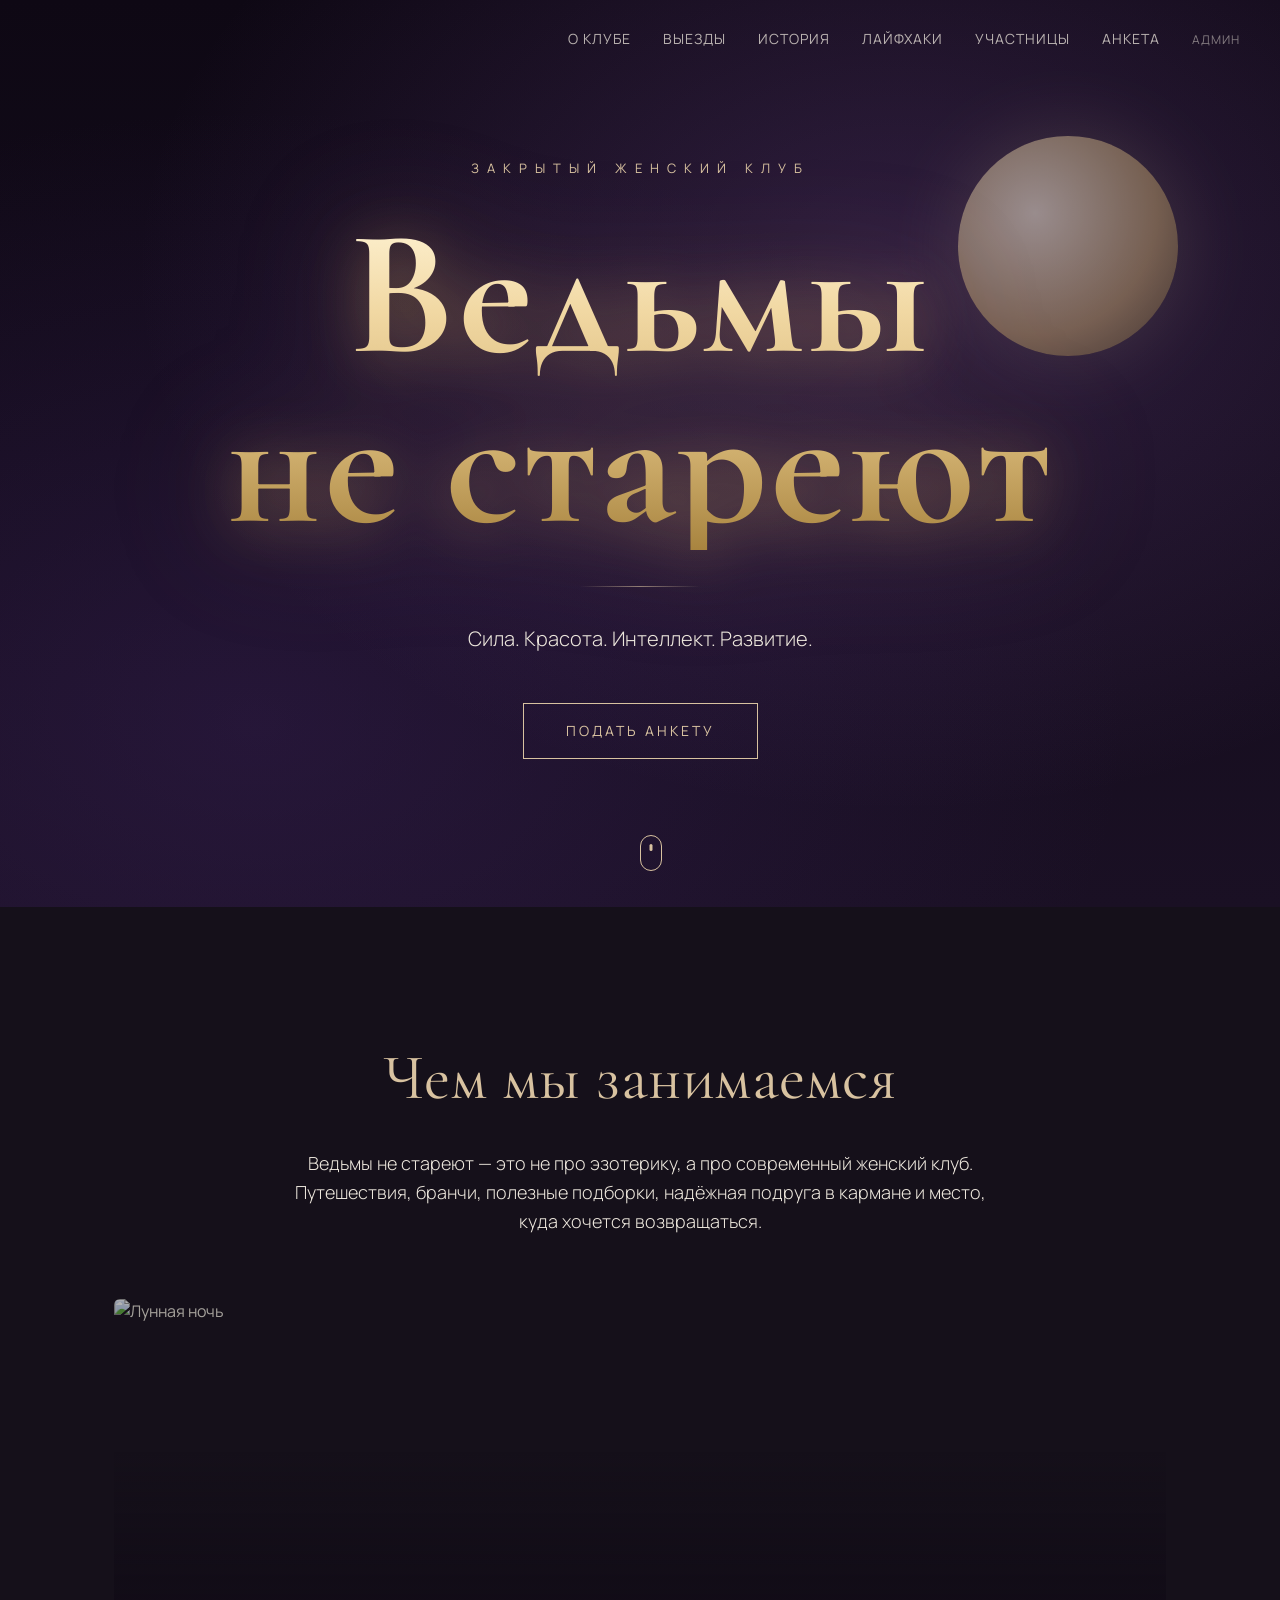
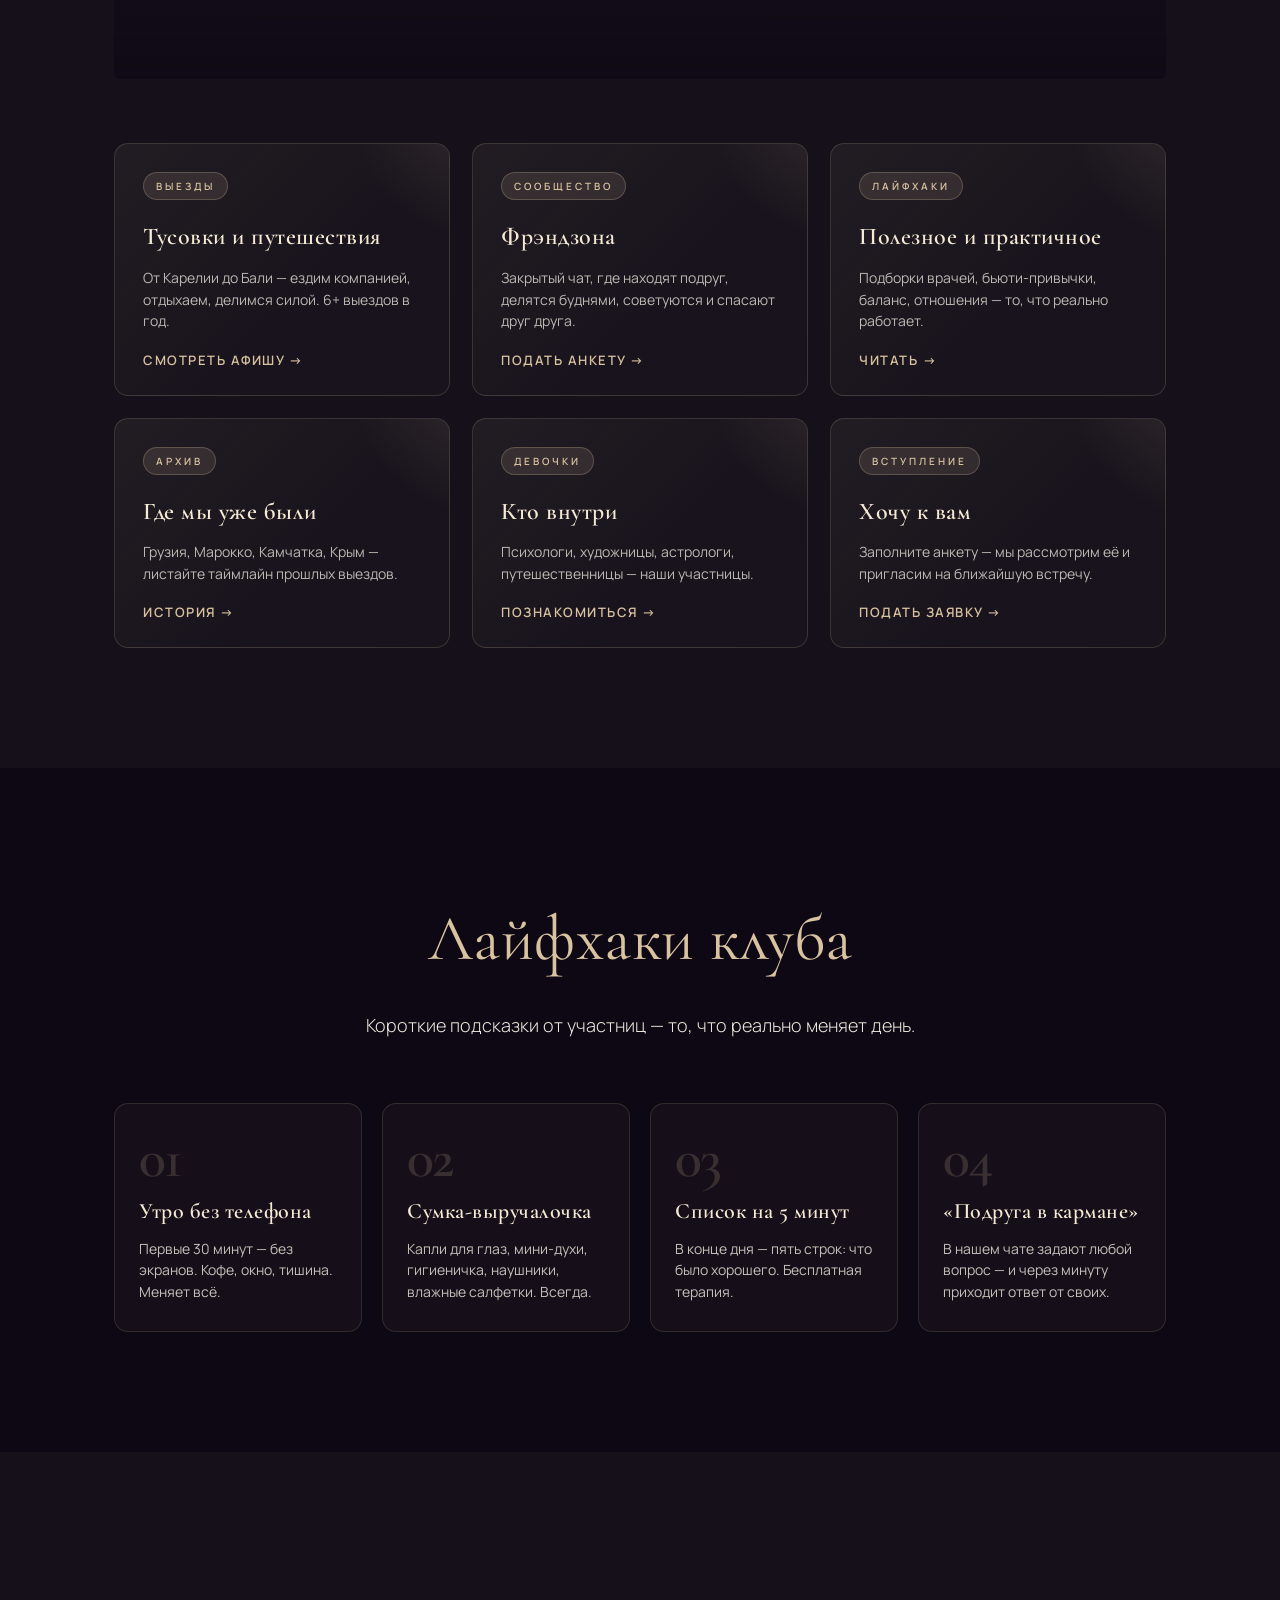
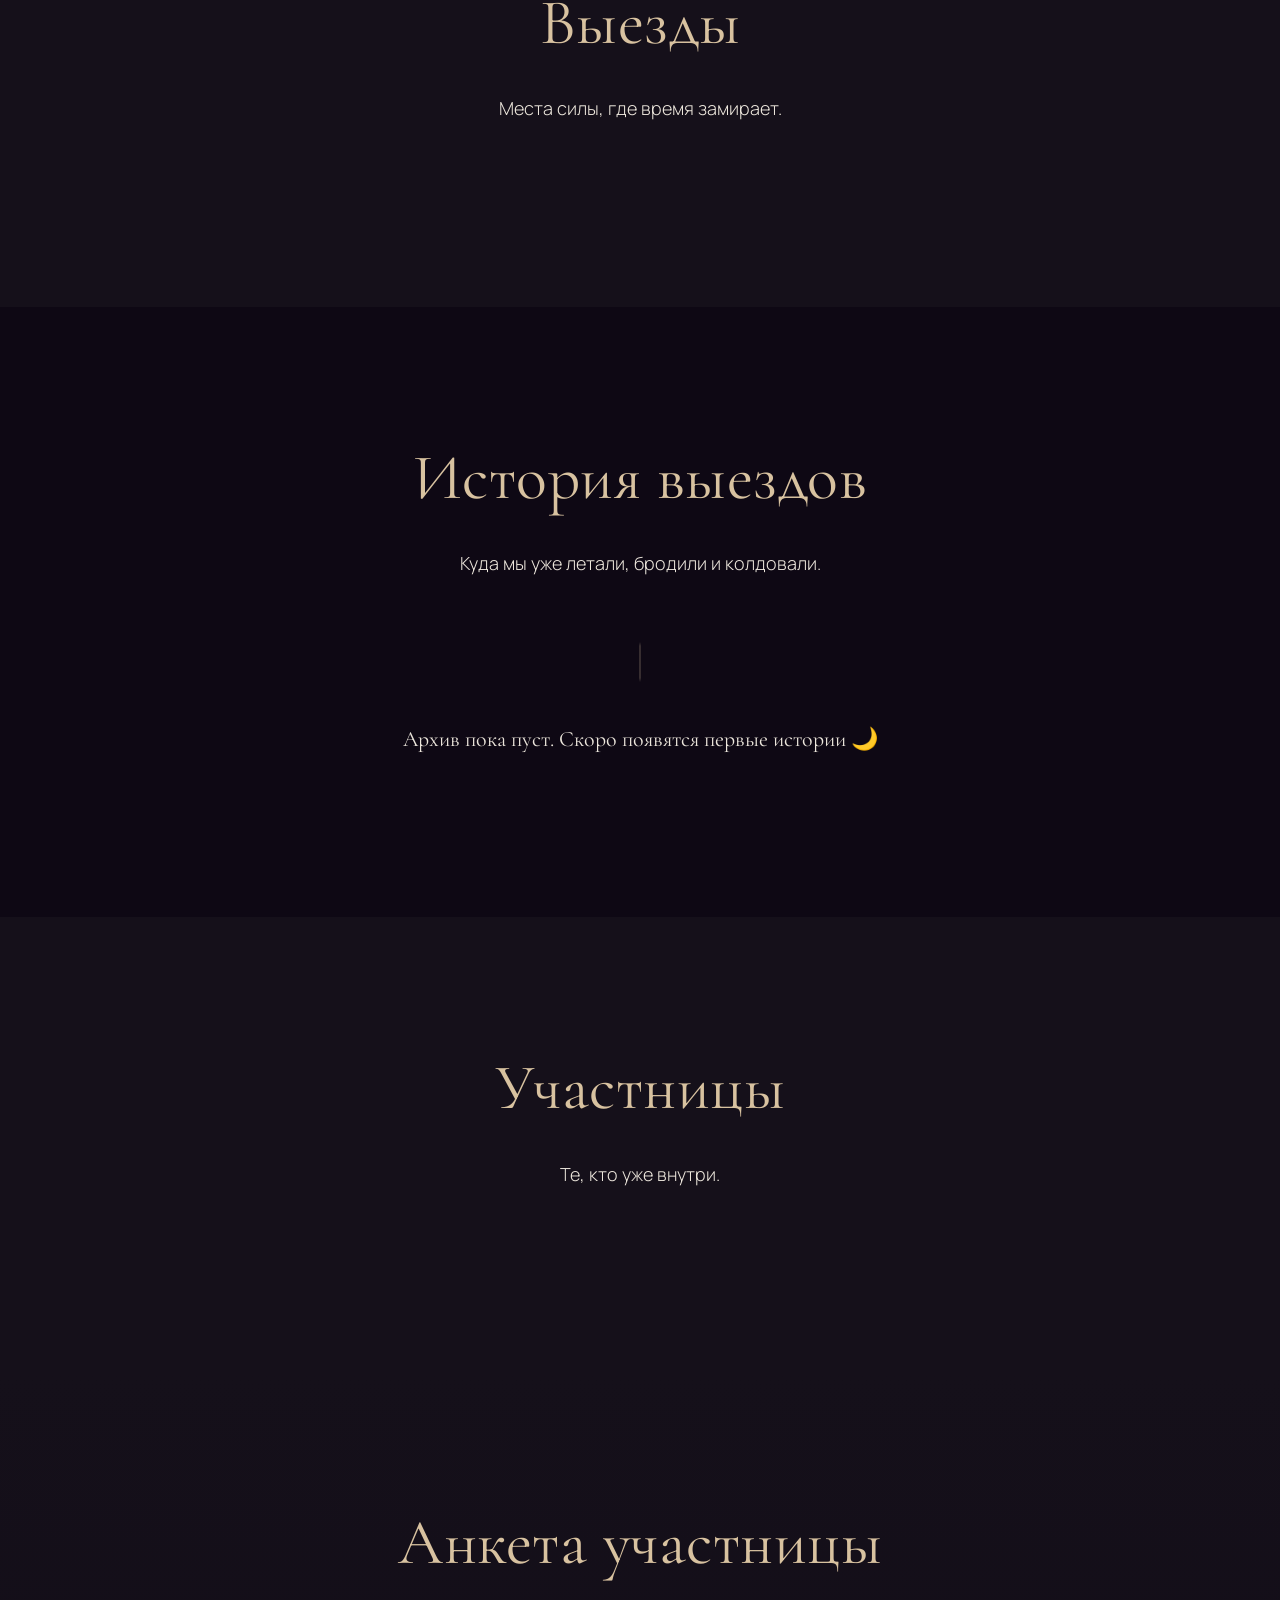
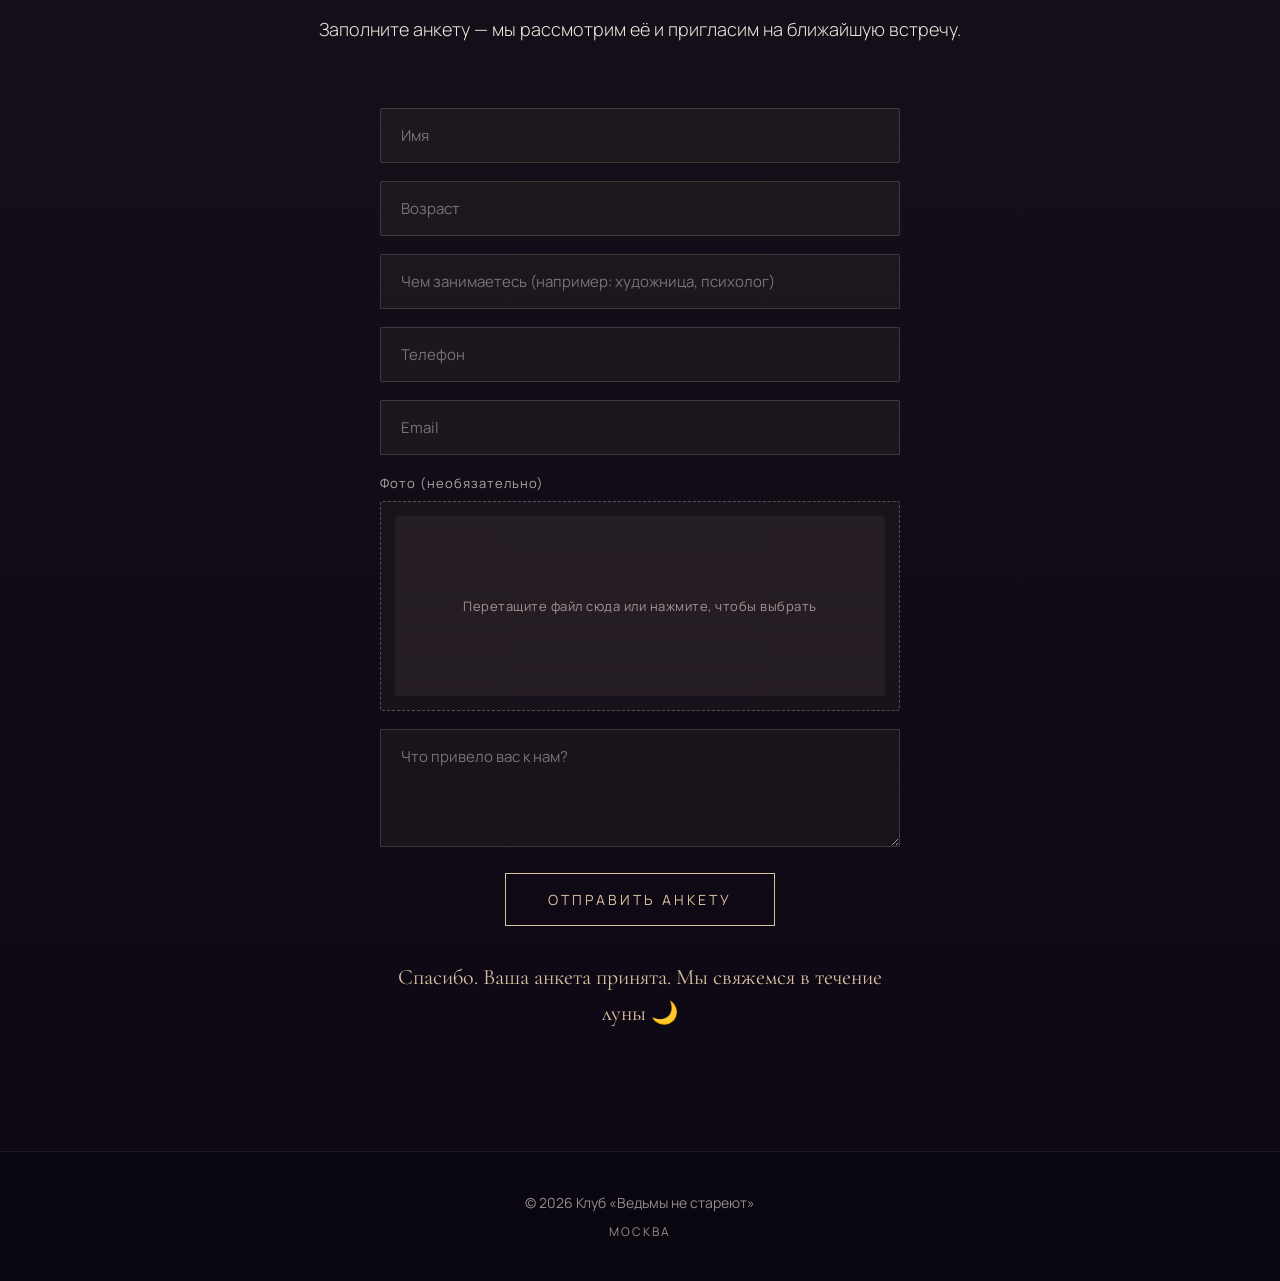
==== index.html @ 6b93a228 "Add files via upload" ====
<!DOCTYPE html>
<html lang="ru">
<head>
<meta charset="UTF-8">
<meta name="viewport" content="width=device-width, initial-scale=1.0, viewport-fit=cover">
<title>Ведьмы не стареют —    закрытый клуб силы и красоты</title>
<script src="https://telegram.org/js/telegram-web-app.js"></script>
<link rel="stylesheet" href="style.css">
<link href="https://fonts.googleapis.com/css2?family=Cormorant+Garamond:wght@400;600;700&family=Manrope:wght@300;400;600&display=swap" rel="stylesheet">
</head>
<body>

<div class="stars"></div>

<header class="hero">
  <nav class="nav">
    <ul>
      <li><a href="#about">О клубе</a></li>
      <li><a href="#trips">Выезды</a></li>
      <li><a href="#history">История</a></li>
      <li><a href="#lifehacks">Лайфхаки</a></li>
      <li><a href="#members">Участницы</a></li>
      <li><a href="#contact">Анкета</a></li>
      <li><a href="admin.html" class="admin-link">Админ</a></li>
    </ul>
  </nav>

  <div class="hero-content">
    <p class="hero-sub animate fade-up delay-1">закрытый женский клуб</p>
    <h1 class="hero-title">Ведьмы<br>не стареют</h1>
    <div class="hero-divider"></div>
    <p class="hero-text animate fade-up delay-3">Сила. Красота. Интеллект. Развитие.</p>
    <a href="#contact" class="btn animate fade-up delay-4">Подать анкету</a>
  </div>
  <div class="moon"></div>
  <div class="scroll-hint animate fade-up delay-5">
    <span></span>
  </div>
</header>

<section id="about" class="section">
  <div class="container">
    <h2 class="reveal">Чем мы занимаемся</h2>
    <p class="lead reveal">
      Ведьмы не стареют — это не про эзотерику, а про современный женский клуб.
      Путешествия, бранчи, полезные подборки, надёжная подруга в кармане и место, куда хочется возвращаться.
    </p>
    <div class="about-image reveal">
      <img src="https://images.unsplash.com/photo-1518709268805-4e9042af9f23?auto=format&fit=crop&w=1400&q=80" alt="Лунная ночь">
    </div>
    <div class="grid-3 features-grid">
      <a href="#trips" class="card feature-card reveal">
        <div class="feature-tag">выезды</div>
        <h3>Тусовки и путешествия</h3>
        <p>От Карелии до Бали — ездим компанией, отдыхаем, делимся силой. 6+ выездов в год.</p>
        <span class="card-link">Смотреть афишу →</span>
      </a>
      <a href="#contact" class="card feature-card reveal" style="transition-delay:.1s">
        <div class="feature-tag">сообщество</div>
        <h3>Фрэндзона</h3>
        <p>Закрытый чат, где находят подруг, делятся буднями, советуются и спасают друг друга.</p>
        <span class="card-link">Подать анкету →</span>
      </a>
      <a href="#lifehacks" class="card feature-card reveal" style="transition-delay:.2s">
        <div class="feature-tag">лайфхаки</div>
        <h3>Полезное и практичное</h3>
        <p>Подборки врачей, бьюти-привычки, баланс, отношения — то, что реально работает.</p>
        <span class="card-link">Читать →</span>
      </a>
      <a href="#history" class="card feature-card reveal" style="transition-delay:.3s">
        <div class="feature-tag">архив</div>
        <h3>Где мы уже были</h3>
        <p>Грузия, Марокко, Камчатка, Крым — листайте таймлайн прошлых выездов.</p>
        <span class="card-link">История →</span>
      </a>
      <a href="#members" class="card feature-card reveal" style="transition-delay:.4s">
        <div class="feature-tag">девочки</div>
        <h3>Кто внутри</h3>
        <p>Психологи, художницы, астрологи, путешественницы — наши участницы.</p>
        <span class="card-link">Познакомиться →</span>
      </a>
      <a href="#contact" class="card feature-card reveal" style="transition-delay:.5s">
        <div class="feature-tag">вступление</div>
        <h3>Хочу к вам</h3>
        <p>Заполните анкету — мы рассмотрим её и пригласим на ближайшую встречу.</p>
        <span class="card-link">Подать заявку →</span>
      </a>
    </div>
  </div>
</section>

<!-- PRICES — временно скрыто
<section id="prices" class="section dark">
  <div class="container">
    <h2 class="reveal">Цены</h2>
    <p class="lead reveal">Выберите свой путь в клубе.</p>
    <div class="grid-3">
      <div class="price reveal">
        <h3>Гостья</h3>
        <div class="amount">5 000 ₽</div>
        <p class="period">разовое участие</p>
        <ul>
          <li>1 встреча клуба</li>
          <li>Чай и сладости</li>
          <li>Знакомство с сёстрами</li>
        </ul>
      </div>
      <div class="price featured reveal" style="transition-delay:.1s">
        <div class="badge">популярно</div>
        <h3>Ведьма</h3>
        <div class="amount">18 000 ₽</div>
        <p class="period">в месяц</p>
        <ul>
          <li>Все встречи месяца</li>
          <li>Лунные ритуалы</li>
          <li>Закрытый чат клуба</li>
          <li>Личная консультация</li>
        </ul>
      </div>
      <div class="price reveal" style="transition-delay:.2s">
        <h3>Жрица</h3>
        <div class="amount">150 000 ₽</div>
        <p class="period">в год</p>
        <ul>
          <li>Все программы клуба</li>
          <li>2 выезда в год включены</li>
          <li>Личная наставница</li>
          <li>Подарки и сюрпризы</li>
        </ul>
      </div>
    </div>
  </div>
</section>
-->

<!-- SHOP / WB-подборки — временно скрыто
<section id="shop" class="section">
  <div class="container">
    <h2 class="reveal">Подборки с Wildberries</h2>
    <p class="lead reveal">Что мы носим, чем мажемся и без чего не выходим на выезды. Прямые ссылки на товары.</p>
    <div class="shop-grid">
      <a href="https://www.wildberries.ru/catalog/0/search.aspx?search=уходовая+косметика" target="_blank" rel="noopener" class="shop-card reveal">
        <div class="shop-emoji">✨</div>
        <h3>Уход за лицом</h3>
        <p>Сыворотки, кремы и патчи, проверенные клубом.</p>
        <span class="shop-link">Открыть на WB →</span>
      </a>
      <a href="https://www.wildberries.ru/catalog/0/search.aspx?search=шёлковая+пижама" target="_blank" rel="noopener" class="shop-card reveal" style="transition-delay:.1s">
        <div class="shop-emoji">🌙</div>
        <h3>Шёлк и пижамы</h3>
        <p>Для дома, отелей и красивых сториз с выездов.</p>
        <span class="shop-link">Открыть на WB →</span>
      </a>
      <a href="https://www.wildberries.ru/catalog/0/search.aspx?search=аромасвечи" target="_blank" rel="noopener" class="shop-card reveal" style="transition-delay:.2s">
        <div class="shop-emoji">🕯</div>
        <h3>Свечи и аромат</h3>
        <p>Ритуал «домой пришла» — без свечи никак.</p>
        <span class="shop-link">Открыть на WB →</span>
      </a>
      <a href="https://www.wildberries.ru/catalog/0/search.aspx?search=чемодан" target="_blank" rel="noopener" class="shop-card reveal" style="transition-delay:.3s">
        <div class="shop-emoji">🧳</div>
        <h3>Дорожный набор</h3>
        <p>Чемоданы, органайзеры, всё для выездов.</p>
        <span class="shop-link">Открыть на WB →</span>
      </a>
      <a href="https://www.wildberries.ru/catalog/0/search.aspx?search=книги+по+психологии" target="_blank" rel="noopener" class="shop-card reveal" style="transition-delay:.4s">
        <div class="shop-emoji">📖</div>
        <h3>Книжная полка</h3>
        <p>Психология, истории и то, что обсуждаем в чате.</p>
        <span class="shop-link">Открыть на WB →</span>
      </a>
      <a href="https://www.wildberries.ru/catalog/0/search.aspx?search=термокружка" target="_blank" rel="noopener" class="shop-card reveal" style="transition-delay:.5s">
        <div class="shop-emoji">☕</div>
        <h3>Утренние привычки</h3>
        <p>Термокружки, матча, наборы для медленных утр.</p>
        <span class="shop-link">Открыть на WB →</span>
      </a>
    </div>
  </div>
</section>
-->

<section id="lifehacks" class="section dark">
  <div class="container">
    <h2 class="reveal">Лайфхаки клуба</h2>
    <p class="lead reveal">Короткие подсказки от участниц — то, что реально меняет день.</p>
    <div class="hacks-grid">
      <div class="hack-card reveal">
        <div class="hack-num">01</div>
        <h4>Утро без телефона</h4>
        <p>Первые 30 минут — без экранов. Кофе, окно, тишина. Меняет всё.</p>
      </div>
      <div class="hack-card reveal" style="transition-delay:.08s">
        <div class="hack-num">02</div>
        <h4>Сумка-выручалочка</h4>
        <p>Капли для глаз, мини-духи, гигиеничка, наушники, влажные салфетки. Всегда.</p>
      </div>
      <div class="hack-card reveal" style="transition-delay:.16s">
        <div class="hack-num">03</div>
        <h4>Список на 5 минут</h4>
        <p>В конце дня — пять строк: что было хорошего. Бесплатная терапия.</p>
      </div>
      <div class="hack-card reveal" style="transition-delay:.24s">
        <div class="hack-num">04</div>
        <h4>«Подруга в кармане»</h4>
        <p>В нашем чате задают любой вопрос — и через минуту приходит ответ от своих.</p>
      </div>
    </div>
  </div>
</section>

<section id="trips" class="section">
  <div class="container">
    <h2 class="reveal">Выезды</h2>
    <p class="lead reveal">Места силы, где время замирает.</p>
    <div class="trips" id="trips-list"></div>
  </div>
</section>

<section id="history" class="section dark">
  <div class="container">
    <h2 class="reveal">История выездов</h2>
    <p class="lead reveal">Куда мы уже летали, бродили и колдовали.</p>
    <div class="timeline" id="history-list"></div>
    <p class="empty-history reveal" id="history-empty" style="display:none;">
      Архив пока пуст. Скоро появятся первые истории 🌙
    </p>
  </div>
</section>

<section id="members" class="section">
  <div class="container">
    <h2 class="reveal">Участницы</h2>
    <p class="lead reveal">Те, кто уже внутри.</p>
    <div class="grid-5" id="members-list"></div>
  </div>
</section>

<section id="contact" class="section contact-section">
  <div class="container">
    <h2 class="reveal">Анкета участницы</h2>
    <p class="lead reveal">Заполните анкету — мы рассмотрим её и пригласим на ближайшую встречу.</p>
    <form class="form reveal" id="application-form">
      <input type="text" name="name" placeholder="Имя" required>
      <input type="number" name="age" placeholder="Возраст" min="18" max="99" required>
      <input type="text" name="role" placeholder="Чем занимаетесь (например: художница, психолог)" required>
      <input type="tel" name="phone" placeholder="Телефон" required>
      <input type="email" name="email" placeholder="Email">

      <div class="public-photo-field">
        <label class="public-photo-label">Фото (необязательно)</label>
        <div class="public-photo-uploader" id="public-photo">
          <div class="public-photo-preview" id="public-photo-preview">
            <div class="public-photo-placeholder">Перетащите файл сюда или нажмите, чтобы выбрать</div>
          </div>
          <input type="file" accept="image/*" id="public-photo-input" style="display:none;">
          <input type="hidden" name="photo" id="public-photo-value">
          <button type="button" class="public-photo-clear" id="public-photo-clear" style="display:none;">убрать фото</button>
        </div>
      </div>

      <textarea name="story" placeholder="Что привело вас к нам?" rows="4"></textarea>
      <button type="submit" class="btn">Отправить анкету</button>
      <p class="thanks" id="thanks">Спасибо. Ваша анкета принята. Мы свяжемся в течение луны 🌙</p>
    </form>
  </div>
</section>

<footer>
  <div class="container">
    <p>© 2026 Клуб «Ведьмы не стареют»</p>
    <p class="small">Москва </p>
  </div>
</footer>

<script src="firebase-config.js"></script>
<script type="module" src="firebase-init.js"></script>
<script src="data.js"></script>
<script src="app.js"></script>
<script src="telegram.js"></script>

</body>
</html>
---- style.css ----
* { margin: 0; padding: 0; box-sizing: border-box; }

html { scroll-behavior: smooth; }

body {
  font-family: 'Manrope', sans-serif;
  background: #15101a;
  color: #ece6dc;
  line-height: 1.6;
  overflow-x: hidden;
}

/* TOPBAR — золотая полоса с названием клуба */
.topbar {
  background: linear-gradient(180deg, #0a060f 0%, #120a1a 100%);
  border-bottom: 1px solid rgba(216, 194, 160, 0.35);
  position: sticky;
  top: 0;
  z-index: 50;
  box-shadow: 0 8px 30px rgba(0, 0, 0, 0.5);
}

.topbar::before {
  content: "";
  position: absolute;
  bottom: -1px;
  left: 0; right: 0;
  height: 1px;
  background: linear-gradient(90deg, transparent 0%, rgba(216, 194, 160, 0.7) 50%, transparent 100%);
  pointer-events: none;
}

.topbar-inner {
  max-width: 1400px;
  margin: 0 auto;
  padding: 18px 40px;
  display: flex;
  align-items: center;
  gap: 18px;
}

.topbar-mark {
  color: #d8c2a0;
  font-size: 22px;
  animation: spin 14s linear infinite;
  display: inline-block;
  text-shadow: 0 0 10px rgba(216, 194, 160, 0.6);
}

.topbar-name {
  font-family: 'Cormorant Garamond', serif;
  font-size: 26px;
  color: #f5ead4;
  letter-spacing: 4px;
  font-weight: 700;
  text-shadow: 0 0 20px rgba(216, 194, 160, 0.35);
}

.topbar-tagline {
  font-size: 11px;
  letter-spacing: 3px;
  text-transform: uppercase;
  color: #d8c2a0;
  opacity: 0.7;
  margin-left: auto;
}

@media (max-width: 640px) {
  .topbar-inner { padding: 14px 18px; gap: 10px; flex-wrap: wrap; }
  .topbar-name { font-size: 20px; letter-spacing: 2px; }
  .topbar-tagline { width: 100%; margin-left: 0; font-size: 10px; }
}

h1, h2, h3, h4 {
  font-family: 'Cormorant Garamond', serif;
  font-weight: 600;
  letter-spacing: 0.5px;
}

a { color: inherit; text-decoration: none; }

.container { max-width: 1100px; margin: 0 auto; padding: 0 24px; }

/* STARFIELD */
.stars {
  position: fixed;
  inset: 0;
  pointer-events: none;
  z-index: 0;
}

.star {
  position: absolute;
  width: 2px;
  height: 2px;
  background: #f5ead4;
  border-radius: 50%;
  animation: twinkle 3s ease-in-out infinite;
  box-shadow: 0 0 6px rgba(245, 234, 212, 0.8);
}

@keyframes twinkle {
  0%, 100% { opacity: 0.2; transform: scale(1); }
  50% { opacity: 1; transform: scale(1.4); }
}

/* HERO */
.hero {
  min-height: 100vh;
  background:
    radial-gradient(ellipse at 70% 30%, rgba(140, 90, 180, 0.25), transparent 60%),
    radial-gradient(ellipse at 20% 80%, rgba(70, 40, 110, 0.3), transparent 60%),
    linear-gradient(180deg, #0e0814 0%, #1a1024 100%);
  position: relative;
  overflow: hidden;
}

.nav {
  display: flex;
  justify-content: flex-end;
  align-items: center;
  padding: 28px 40px;
  position: relative;
  z-index: 2;
  animation: slideDown 1s ease-out;
}

@keyframes slideDown {
  from { opacity: 0; transform: translateY(-30px); }
  to { opacity: 1; transform: translateY(0); }
}

.logo {
  display: flex;
  align-items: center;
  gap: 10px;
  font-family: 'Cormorant Garamond', serif;
  letter-spacing: 2px;
  color: #d8c2a0;
  text-decoration: none;
}

.logo-mark {
  font-size: 22px;
  animation: spin 14s linear infinite;
  display: inline-block;
}

@keyframes spin {
  from { transform: rotate(0); }
  to   { transform: rotate(360deg); }
}

.logo-text {
  font-size: 22px;
  font-weight: 600;
}

.admin-link {
  opacity: 0.5 !important;
  font-size: 12px !important;
}
.admin-link:hover { opacity: 0.9 !important; }

.nav ul {
  display: flex;
  gap: 32px;
  list-style: none;
  font-size: 14px;
  letter-spacing: 1px;
  text-transform: uppercase;
}

.nav ul a {
  opacity: 0.75;
  transition: opacity 0.3s, color 0.3s, transform 0.3s;
  display: inline-block;
}
.nav ul a:hover { opacity: 1; color: #d8c2a0; transform: translateY(-2px); }

.hero-content {
  position: relative;
  z-index: 2;
  text-align: center;
  padding: 80px 24px 140px;
  max-width: 1200px;
  margin: 0 auto;
}

.hero-sub {
  text-transform: uppercase;
  letter-spacing: 8px;
  font-size: 13px;
  color: #d8c2a0;
  margin-bottom: 30px;
  opacity: 0.85;
}

.hero h1 {
  font-size: clamp(72px, 14vw, 200px);
  line-height: 0.95;
  font-weight: 700;
  margin: 0 auto 36px;
  letter-spacing: 2px;
  text-align: center;
  display: block;
  /* Золотой градиент с гарантированным fallback */
  color: #f5ead4;
  background: linear-gradient(180deg, #fff4d6 0%, #f1d8a3 30%, #d8b878 65%, #a8843f 100%);
  -webkit-background-clip: text;
  -webkit-text-fill-color: transparent;
  background-clip: text;
  filter: drop-shadow(0 6px 30px rgba(216, 168, 100, 0.45)) drop-shadow(0 0 60px rgba(216, 168, 100, 0.25));
  animation: heroGlow 5s ease-in-out infinite;
}

/* Гарантия видимости в Firefox/старых браузерах, если background-clip:text не поддерживается */
@supports not (-webkit-background-clip: text) {
  .hero h1 {
    color: #f5ead4 !important;
    -webkit-text-fill-color: #f5ead4 !important;
    background: none !important;
  }
}

@keyframes heroGlow {
  0%, 100% { filter: drop-shadow(0 6px 30px rgba(216, 168, 100, 0.4))  drop-shadow(0 0 60px rgba(216, 168, 100, 0.2)); }
  50%      { filter: drop-shadow(0 6px 60px rgba(216, 168, 100, 0.7))  drop-shadow(0 0 110px rgba(216, 168, 100, 0.45)); }
}

/* Декоративная золотая полоска под заголовком */
.hero-divider {
  width: 120px;
  height: 1px;
  margin: 0 auto 36px;
  background: linear-gradient(90deg, transparent, #d8c2a0, transparent);
  opacity: 0.6;
}

.shimmer-anim { /* legacy hook, no longer used */ }

@keyframes shimmer {
  0%, 100% { background-position: 0% 0%; }
  50% { background-position: 0% 100%; }
}

.hero-text {
  font-size: 20px;
  font-weight: 300;
  margin-bottom: 48px;
  opacity: 0.85;
}

.btn {
  display: inline-block;
  padding: 16px 42px;
  border: 1px solid #d8c2a0;
  color: #d8c2a0;
  background: transparent;
  font-size: 14px;
  letter-spacing: 3px;
  text-transform: uppercase;
  cursor: pointer;
  transition: all 0.4s cubic-bezier(.2,.7,.3,1);
  font-family: inherit;
  position: relative;
  overflow: hidden;
}

.btn::before {
  content: "";
  position: absolute;
  inset: 0;
  background: #d8c2a0;
  transform: translateY(100%);
  transition: transform 0.4s cubic-bezier(.2,.7,.3,1);
  z-index: -1;
}

.btn:hover {
  color: #15101a;
  transform: translateY(-2px);
  box-shadow: 0 12px 30px rgba(216, 194, 160, 0.25);
}

.btn:hover::before { transform: translateY(0); }

.moon {
  position: absolute;
  top: 15%;
  right: 8%;
  width: 220px;
  height: 220px;
  border-radius: 50%;
  background: radial-gradient(circle at 35% 35%, #f5ead4 0%, #b89a6b 60%, #5a4a30 100%);
  box-shadow: 0 0 80px rgba(216, 194, 160, 0.3);
  opacity: 0.55;
  animation: float 8s ease-in-out infinite, glow 4s ease-in-out infinite alternate;
}

@keyframes float {
  0%, 100% { transform: translateY(0) rotate(0deg); }
  50% { transform: translateY(-20px) rotate(3deg); }
}

@keyframes glow {
  from { box-shadow: 0 0 60px rgba(216, 194, 160, 0.25); }
  to { box-shadow: 0 0 140px rgba(216, 194, 160, 0.55); }
}

.scroll-hint {
  position: absolute;
  bottom: 36px;
  left: 50%;
  transform: translateX(-50%);
  z-index: 2;
}

.scroll-hint span {
  display: block;
  width: 22px;
  height: 36px;
  border: 1px solid #d8c2a0;
  border-radius: 14px;
  position: relative;
}

.scroll-hint span::after {
  content: "";
  position: absolute;
  top: 8px;
  left: 50%;
  transform: translateX(-50%);
  width: 3px;
  height: 7px;
  background: #d8c2a0;
  border-radius: 2px;
  animation: scrollDot 1.8s ease-in-out infinite;
}

@keyframes scrollDot {
  0% { transform: translate(-50%, 0); opacity: 1; }
  100% { transform: translate(-50%, 14px); opacity: 0; }
}

/* INTRO ANIMATIONS */
.animate { opacity: 0; }

.fade-up {
  animation: fadeUp 1s cubic-bezier(.2,.7,.3,1) forwards;
}

@keyframes fadeUp {
  from { opacity: 0; transform: translateY(40px); }
  to { opacity: 1; transform: translateY(0); }
}

.delay-1 { animation-delay: 0.2s; }
.delay-2 { animation-delay: 0.45s; }
.delay-3 { animation-delay: 0.85s; }
.delay-4 { animation-delay: 1.1s; }
.delay-5 { animation-delay: 1.4s; }

/* SCROLL REVEAL */
.reveal {
  opacity: 0;
  transform: translateY(40px);
  transition: opacity 0.9s cubic-bezier(.2,.7,.3,1), transform 0.9s cubic-bezier(.2,.7,.3,1);
}

.reveal.visible {
  opacity: 1;
  transform: translateY(0);
}

/* SECTIONS */
.section {
  padding: 120px 0;
  position: relative;
  z-index: 1;
}

.section.dark {
  background: #0e0814;
}

.section h2 {
  font-size: clamp(40px, 5vw, 64px);
  font-weight: 400;
  margin-bottom: 20px;
  text-align: center;
  color: #d8c2a0;
}

.lead {
  text-align: center;
  font-size: 18px;
  font-weight: 300;
  opacity: 0.8;
  max-width: 700px;
  margin: 0 auto 64px;
}

/* ABOUT IMAGE */
.about-image {
  margin: 0 0 64px;
  border-radius: 6px;
  overflow: hidden;
  max-height: 380px;
  position: relative;
}

.about-image::after {
  content: "";
  position: absolute;
  inset: 0;
  background: linear-gradient(180deg, transparent 40%, rgba(14, 8, 20, 0.7) 100%);
}

.about-image img {
  width: 100%;
  height: 380px;
  object-fit: cover;
  display: block;
  transition: transform 1.5s ease;
  filter: brightness(0.7) saturate(0.85);
}

.about-image:hover img { transform: scale(1.05); }

/* GRIDS */
.grid-3 {
  display: grid;
  grid-template-columns: repeat(auto-fit, minmax(280px, 1fr));
  gap: 32px;
}

.grid-5 {
  display: grid;
  grid-template-columns: repeat(auto-fit, minmax(180px, 1fr));
  gap: 32px;
}

/* CARDS (about) */
.card {
  padding: 40px 32px;
  background: rgba(216, 194, 160, 0.04);
  border: 1px solid rgba(216, 194, 160, 0.15);
  border-radius: 4px;
  text-align: center;
  transition: all 0.5s cubic-bezier(.2,.7,.3,1);
}

.card:hover {
  background: rgba(216, 194, 160, 0.1);
  transform: translateY(-8px);
  border-color: rgba(216, 194, 160, 0.5);
  box-shadow: 0 20px 50px rgba(0, 0, 0, 0.4);
}

.card .icon {
  font-size: 40px;
  margin-bottom: 20px;
  display: inline-block;
  transition: transform 0.6s ease;
}

.card:hover .icon {
  transform: rotate(15deg) scale(1.15);
}

.card h3 { font-size: 26px; margin-bottom: 12px; color: #d8c2a0; }
.card p { opacity: 0.8; font-size: 15px; }

/* PRICES */
.price {
  padding: 48px 32px;
  background: rgba(216, 194, 160, 0.04);
  border: 1px solid rgba(216, 194, 160, 0.15);
  border-radius: 4px;
  text-align: center;
  position: relative;
  transition: all 0.5s cubic-bezier(.2,.7,.3,1);
}

.price.featured {
  background: linear-gradient(180deg, rgba(216, 194, 160, 0.12), rgba(216, 194, 160, 0.03));
  border-color: #d8c2a0;
  transform: scale(1.04);
  box-shadow: 0 20px 50px rgba(0, 0, 0, 0.4);
}

.price:hover {
  transform: translateY(-8px);
  border-color: rgba(216, 194, 160, 0.5);
  box-shadow: 0 20px 50px rgba(0, 0, 0, 0.4);
}

.price.featured.reveal.visible { transform: scale(1.04); }
.price.featured:hover { transform: scale(1.04) translateY(-8px); }

.badge {
  position: absolute;
  top: -14px;
  left: 50%;
  transform: translateX(-50%);
  background: #d8c2a0;
  color: #15101a;
  padding: 6px 18px;
  font-size: 11px;
  letter-spacing: 2px;
  text-transform: uppercase;
  animation: badgePulse 2.4s ease-in-out infinite;
}

@keyframes badgePulse {
  0%, 100% { box-shadow: 0 0 0 0 rgba(216, 194, 160, 0.6); }
  50% { box-shadow: 0 0 0 10px rgba(216, 194, 160, 0); }
}

.price h3 { font-size: 32px; color: #d8c2a0; margin-bottom: 16px; }
.amount { font-size: 38px; font-weight: 600; font-family: 'Cormorant Garamond', serif; }
.period { font-size: 13px; opacity: 0.6; text-transform: uppercase; letter-spacing: 2px; margin-bottom: 28px; }

.price ul {
  list-style: none;
  text-align: left;
  border-top: 1px solid rgba(216, 194, 160, 0.15);
  padding-top: 24px;
}

.price ul li {
  padding: 10px 0;
  font-size: 15px;
  opacity: 0.85;
  border-bottom: 1px solid rgba(216, 194, 160, 0.08);
}

.price ul li:before { content: "✦ "; color: #d8c2a0; margin-right: 8px; }

/* TRIPS */
.trips {
  display: grid;
  grid-template-columns: repeat(auto-fit, minmax(260px, 320px));
  gap: 28px;
  justify-content: center;
}

.trip {
  background: rgba(216, 194, 160, 0.04);
  border-radius: 4px;
  overflow: hidden;
  transition: all 0.5s cubic-bezier(.2,.7,.3,1);
  border: 1px solid rgba(216, 194, 160, 0.1);
  max-width: 320px;
  width: 100%;
}

.trip:hover {
  transform: translateY(-8px);
  border-color: rgba(216, 194, 160, 0.4);
  box-shadow: 0 24px 50px rgba(0, 0, 0, 0.5);
}

.trip-img {
  width: 100%;
  aspect-ratio: 4 / 3;
  height: auto;
  background-size: cover;
  background-position: center;
  background-color: #2a1f33;
  position: relative;
  transition: transform 1.2s ease;
}

.trip:hover .trip-img {
  transform: scale(1.08);
}

.trip-img::after {
  content: "";
  position: absolute;
  inset: 0;
  background: linear-gradient(180deg, transparent 30%, rgba(14, 8, 20, 0.85) 100%);
}

.trip-body { padding: 28px; }

.trip-date {
  text-transform: uppercase;
  letter-spacing: 3px;
  font-size: 12px;
  color: #d8c2a0;
  margin-bottom: 12px;
}

.trip h3 { font-size: 26px; margin-bottom: 12px; }
.trip p { opacity: 0.8; font-size: 15px; margin-bottom: 20px; }
.trip-price { font-family: 'Cormorant Garamond', serif; font-size: 22px; color: #d8c2a0; }

/* MEMBERS */
.member { text-align: center; }

.avatar {
  width: 140px;
  height: 140px;
  border-radius: 50%;
  margin: 0 auto 18px;
  overflow: hidden;
  border: 2px solid rgba(216, 194, 160, 0.3);
  transition: all 0.5s cubic-bezier(.2,.7,.3,1);
  position: relative;
  box-shadow: 0 8px 20px rgba(0, 0, 0, 0.35);
}

.avatar img {
  width: 100%;
  height: 100%;
  object-fit: cover;
  display: block;
  transition: transform 0.8s ease, filter 0.5s ease;
  filter: grayscale(35%) brightness(0.92);
}

.member:hover .avatar {
  border-color: #d8c2a0;
  transform: translateY(-6px);
  box-shadow: 0 16px 30px rgba(216, 194, 160, 0.25);
}

.member:hover .avatar img {
  transform: scale(1.1);
  filter: grayscale(0%) brightness(1);
}

.member h4 { font-size: 22px; margin-bottom: 4px; color: #d8c2a0; }
.member p { font-size: 13px; opacity: 0.7; text-transform: lowercase; letter-spacing: 1px; }

/* FORM */
.contact-section { background: linear-gradient(180deg, #15101a, #0e0814); }

.form {
  max-width: 520px;
  margin: 0 auto;
  display: flex;
  flex-direction: column;
  gap: 18px;
}

.form input,
.form textarea {
  padding: 16px 20px;
  background: rgba(216, 194, 160, 0.05);
  border: 1px solid rgba(216, 194, 160, 0.2);
  color: #ece6dc;
  font-family: inherit;
  font-size: 15px;
  border-radius: 2px;
  transition: all 0.3s;
}

.form input:focus,
.form textarea:focus {
  outline: none;
  border-color: #d8c2a0;
  background: rgba(216, 194, 160, 0.1);
  transform: translateY(-2px);
}

.form .btn { margin-top: 8px; align-self: center; }

.thanks {
  text-align: center;
  color: #d8c2a0;
  font-family: 'Cormorant Garamond', serif;
  font-size: 22px;
  margin-top: 16px;
  animation: fadeUp 0.6s ease-out;
}

/* FOOTER */
footer {
  padding: 40px 0;
  background: #0a060f;
  text-align: center;
  border-top: 1px solid rgba(216, 194, 160, 0.1);
  position: relative;
  z-index: 1;
}

footer p { font-size: 14px; opacity: 0.6; }
footer .small { font-size: 12px; letter-spacing: 2px; text-transform: uppercase; margin-top: 8px; }

/* RESPONSIVE */
@media (max-width: 720px) {
  .nav { flex-direction: column; gap: 16px; padding: 20px; }
  .nav ul { gap: 18px; font-size: 12px; flex-wrap: wrap; justify-content: center; }
  .moon { width: 140px; height: 140px; top: 10%; right: -30px; }
  .section { padding: 80px 0; }
  .price.featured, .price.featured.reveal.visible { transform: none; }
  .price.featured:hover { transform: translateY(-8px); }
  .scroll-hint { display: none; }
  .avatar { width: 110px; height: 110px; }
}

/* HISTORY TIMELINE */
.timeline {
  position: relative;
  max-width: 900px;
  margin: 0 auto;
  padding: 20px 0;
}

.timeline::before {
  content: "";
  position: absolute;
  top: 0;
  bottom: 0;
  left: 50%;
  transform: translateX(-50%);
  width: 1px;
  background: linear-gradient(180deg, transparent 0%, rgba(216,194,160,0.4) 10%, rgba(216,194,160,0.4) 90%, transparent 100%);
}

.history-item {
  position: relative;
  width: 50%;
  padding: 20px 50px 20px 0;
  box-sizing: border-box;
}

.history-item.right {
  margin-left: 50%;
  padding: 20px 0 20px 50px;
}

.history-dot {
  position: absolute;
  top: 38px;
  width: 14px;
  height: 14px;
  border-radius: 50%;
  background: #d8c2a0;
  box-shadow: 0 0 14px rgba(216,194,160,0.7);
}

.history-item.left .history-dot { right: -7px; }
.history-item.right .history-dot { left: -7px; }

.history-card {
  background: rgba(216, 194, 160, 0.05);
  border: 1px solid rgba(216, 194, 160, 0.15);
  border-radius: 4px;
  overflow: hidden;
  transition: all 0.5s cubic-bezier(.2,.7,.3,1);
}

.history-card:hover {
  border-color: rgba(216, 194, 160, 0.45);
  transform: translateY(-4px);
  box-shadow: 0 18px 40px rgba(0, 0, 0, 0.45);
}

.history-img {
  width: 100%;
  aspect-ratio: 4 / 3;
  height: auto;
  background-size: cover;
  background-position: center;
  background-color: #2a1f33;
  position: relative;
  transition: transform 1.2s ease;
}

.history-card:hover .history-img { transform: scale(1.06); }

.history-img::after {
  content: "";
  position: absolute;
  inset: 0;
  background: linear-gradient(180deg, transparent 30%, rgba(14, 8, 20, 0.7) 100%);
}

.history-body { padding: 22px 24px; }

.history-year {
  font-family: 'Cormorant Garamond', serif;
  font-size: 32px;
  font-weight: 600;
  color: #d8c2a0;
  line-height: 1;
  margin-bottom: 8px;
}

.history-body h3 {
  font-family: 'Cormorant Garamond', serif;
  font-size: 24px;
  margin-bottom: 6px;
  color: #ece6dc;
}

.history-date {
  font-size: 12px;
  letter-spacing: 2px;
  text-transform: uppercase;
  opacity: 0.65;
  margin-bottom: 12px;
}

.history-body p {
  font-size: 14px;
  opacity: 0.85;
  margin-bottom: 12px;
}

.history-participants {
  font-size: 13px;
  color: #d8c2a0;
  opacity: 0.85;
  letter-spacing: 1px;
}

.empty-history {
  text-align: center;
  opacity: 0.6;
  font-family: 'Cormorant Garamond', serif;
  font-size: 22px;
  padding: 40px;
}

@media (max-width: 720px) {
  .timeline::before { left: 18px; transform: none; }
  .history-item, .history-item.right {
    width: 100%;
    margin-left: 0;
    padding: 16px 0 16px 48px;
  }
  .history-item.left .history-dot,
  .history-item.right .history-dot { left: 11px; right: auto; }
}

/* PUBLIC PHOTO UPLOADER (application form) */
.public-photo-field {
  display: flex;
  flex-direction: column;
  gap: 8px;
}

.public-photo-label {
  font-size: 13px;
  letter-spacing: 1px;
  opacity: 0.7;
}

.public-photo-uploader {
  border: 1px dashed rgba(216, 194, 160, 0.35);
  border-radius: 3px;
  padding: 14px;
  background: rgba(216, 194, 160, 0.04);
  transition: all 0.3s;
  position: relative;
}

.public-photo-uploader.drag {
  border-color: #d8c2a0;
  background: rgba(216, 194, 160, 0.12);
}

.public-photo-uploader.loading::after {
  content: "Обрабатываю…";
  position: absolute;
  inset: 0;
  display: flex;
  align-items: center;
  justify-content: center;
  background: rgba(14, 8, 20, 0.7);
  color: #d8c2a0;
  font-family: 'Cormorant Garamond', serif;
  font-size: 20px;
  letter-spacing: 2px;
  border-radius: 3px;
}

.public-photo-preview {
  width: 100%;
  height: 180px;
  background-color: rgba(216, 194, 160, 0.06);
  background-size: cover;
  background-position: center;
  border-radius: 2px;
  cursor: pointer;
  transition: opacity 0.3s;
  display: flex;
  align-items: center;
  justify-content: center;
  text-align: center;
}

.public-photo-preview:hover { opacity: 0.85; }

.public-photo-placeholder {
  font-size: 13px;
  opacity: 0.6;
  letter-spacing: 0.5px;
  padding: 0 20px;
  pointer-events: none;
}

.public-photo-clear {
  margin-top: 10px;
  background: transparent;
  border: 1px solid rgba(216, 194, 160, 0.3);
  color: #d8c2a0;
  font-family: inherit;
  font-size: 11px;
  letter-spacing: 2px;
  text-transform: uppercase;
  padding: 8px 14px;
  cursor: pointer;
  border-radius: 2px;
  transition: all 0.3s;
}

.public-photo-clear:hover {
  background: rgba(216, 194, 160, 0.1);
  border-color: #d8c2a0;
}

/* MODERN FEATURE CARDS */
.features-grid {
  display: grid;
  grid-template-columns: repeat(auto-fit, minmax(260px, 1fr));
  gap: 22px;
}

.feature-card {
  position: relative;
  display: flex;
  flex-direction: column;
  text-align: left !important;
  padding: 28px 28px 24px !important;
  background:
    linear-gradient(135deg, rgba(216, 194, 160, 0.07) 0%, rgba(216, 194, 160, 0.02) 60%) !important;
  border: 1px solid rgba(216, 194, 160, 0.18) !important;
  border-radius: 14px !important;
  overflow: hidden;
  text-decoration: none;
  color: inherit;
  isolation: isolate;
}

.feature-card::before {
  content: "";
  position: absolute;
  top: 0; right: 0;
  width: 140px;
  height: 140px;
  background: radial-gradient(circle at top right, rgba(216, 194, 160, 0.25), transparent 70%);
  transform: translate(40px, -40px);
  transition: transform 0.6s ease, opacity 0.6s ease;
  opacity: 0.6;
  z-index: -1;
}

.feature-card:hover::before {
  transform: translate(20px, -20px) scale(1.3);
  opacity: 1;
}

.feature-card:hover {
  transform: translateY(-6px);
  border-color: rgba(216, 194, 160, 0.5) !important;
  box-shadow: 0 22px 50px rgba(0, 0, 0, 0.45);
}

.feature-tag {
  display: inline-block;
  align-self: flex-start;
  font-size: 10px;
  letter-spacing: 3px;
  text-transform: uppercase;
  padding: 5px 12px;
  border-radius: 100px;
  background: rgba(216, 194, 160, 0.12);
  color: #d8c2a0;
  margin-bottom: 18px;
  border: 1px solid rgba(216, 194, 160, 0.25);
  font-family: 'Manrope', sans-serif;
  font-weight: 600;
}

.feature-card h3 {
  font-size: 24px !important;
  margin-bottom: 10px !important;
  color: #f5ead4 !important;
  font-weight: 600;
}

.feature-card p {
  font-size: 14px !important;
  opacity: 0.78 !important;
  line-height: 1.55;
  margin-bottom: 18px;
  flex: 1;
}

.card-link {
  font-size: 13px;
  letter-spacing: 1.5px;
  text-transform: uppercase;
  color: #d8c2a0;
  font-weight: 600;
  transition: gap 0.3s, letter-spacing 0.3s;
  display: inline-flex;
  align-items: center;
  gap: 6px;
}

.feature-card:hover .card-link {
  letter-spacing: 2px;
}

/* SHOP CARDS (Wildberries-style) */
.shop-grid {
  display: grid;
  grid-template-columns: repeat(auto-fit, minmax(240px, 1fr));
  gap: 20px;
}

.shop-card {
  display: block;
  padding: 26px;
  background: linear-gradient(135deg, rgba(216, 194, 160, 0.08), rgba(216, 194, 160, 0.02));
  border: 1px solid rgba(216, 194, 160, 0.18);
  border-radius: 14px;
  text-decoration: none;
  color: inherit;
  transition: all 0.4s cubic-bezier(.2,.7,.3,1);
  position: relative;
  overflow: hidden;
}

.shop-card::after {
  content: "WB";
  position: absolute;
  top: 14px;
  right: 16px;
  font-size: 10px;
  font-weight: 700;
  letter-spacing: 2px;
  padding: 4px 10px;
  background: #cb11ab;
  color: #fff;
  border-radius: 100px;
  opacity: 0.85;
}

.shop-card:hover {
  transform: translateY(-6px);
  border-color: rgba(216, 194, 160, 0.5);
  box-shadow: 0 22px 50px rgba(0, 0, 0, 0.45);
}

.shop-emoji {
  font-size: 38px;
  margin-bottom: 14px;
  display: inline-block;
  transition: transform 0.6s ease;
}

.shop-card:hover .shop-emoji {
  transform: scale(1.15) rotate(-8deg);
}

.shop-card h3 {
  font-size: 22px;
  color: #f5ead4;
  margin-bottom: 8px;
  font-family: 'Cormorant Garamond', serif;
}

.shop-card p {
  font-size: 14px;
  opacity: 0.78;
  margin-bottom: 16px;
  line-height: 1.5;
}

.shop-link {
  font-size: 12px;
  letter-spacing: 1.5px;
  text-transform: uppercase;
  color: #d8c2a0;
  font-weight: 600;
}

/* LIFEHACKS */
.hacks-grid {
  display: grid;
  grid-template-columns: repeat(auto-fit, minmax(240px, 1fr));
  gap: 20px;
}

.hack-card {
  padding: 26px 24px 28px;
  background: rgba(216, 194, 160, 0.04);
  border: 1px solid rgba(216, 194, 160, 0.15);
  border-radius: 14px;
  position: relative;
  overflow: hidden;
  transition: all 0.4s cubic-bezier(.2,.7,.3,1);
}

.hack-card:hover {
  transform: translateY(-4px);
  border-color: rgba(216, 194, 160, 0.4);
  background: rgba(216, 194, 160, 0.08);
}

.hack-num {
  font-family: 'Cormorant Garamond', serif;
  font-size: 56px;
  line-height: 1;
  font-weight: 600;
  color: rgba(216, 194, 160, 0.18);
  margin-bottom: 8px;
  letter-spacing: -2px;
}

.hack-card h4 {
  font-family: 'Cormorant Garamond', serif;
  font-size: 22px;
  color: #f5ead4;
  margin-bottom: 8px;
}

.hack-card p {
  font-size: 14px;
  opacity: 0.82;
  line-height: 1.55;
}

/* ============================================
   TELEGRAM MINI APP
   ============================================ */
body.in-telegram {
  /* Учитываем системные отступы iOS */
  padding-top: env(safe-area-inset-top);
  padding-bottom: env(safe-area-inset-bottom);
}

/* В Telegram скрываем кнопку «Подать анкету» в hero — её заменяет MainButton */
body.in-telegram .hero .btn {
  /* Оставляем, чтобы пользователь мог сразу нажать */
}

/* В Telegram админка может занимать почти весь экран — уменьшаем отступы */
body.in-telegram .admin-main {
  padding: 20px 16px 100px;
}

body.in-telegram .hero {
  min-height: 90vh;
}

/* Уменьшаем размеры моря-падингов в Mini App */
@media (max-width: 480px) {
  body.in-telegram .section { padding: 60px 0; }
  body.in-telegram .container { padding: 0 16px; }
  body.in-telegram .nav { padding: 16px 18px; }
  body.in-telegram .nav ul { gap: 12px; }
}

/* Скрываем подсказку «прокрутите вниз» в мини-аппе — она и так маленький экран */
body.in-telegram .scroll-hint { display: none; }
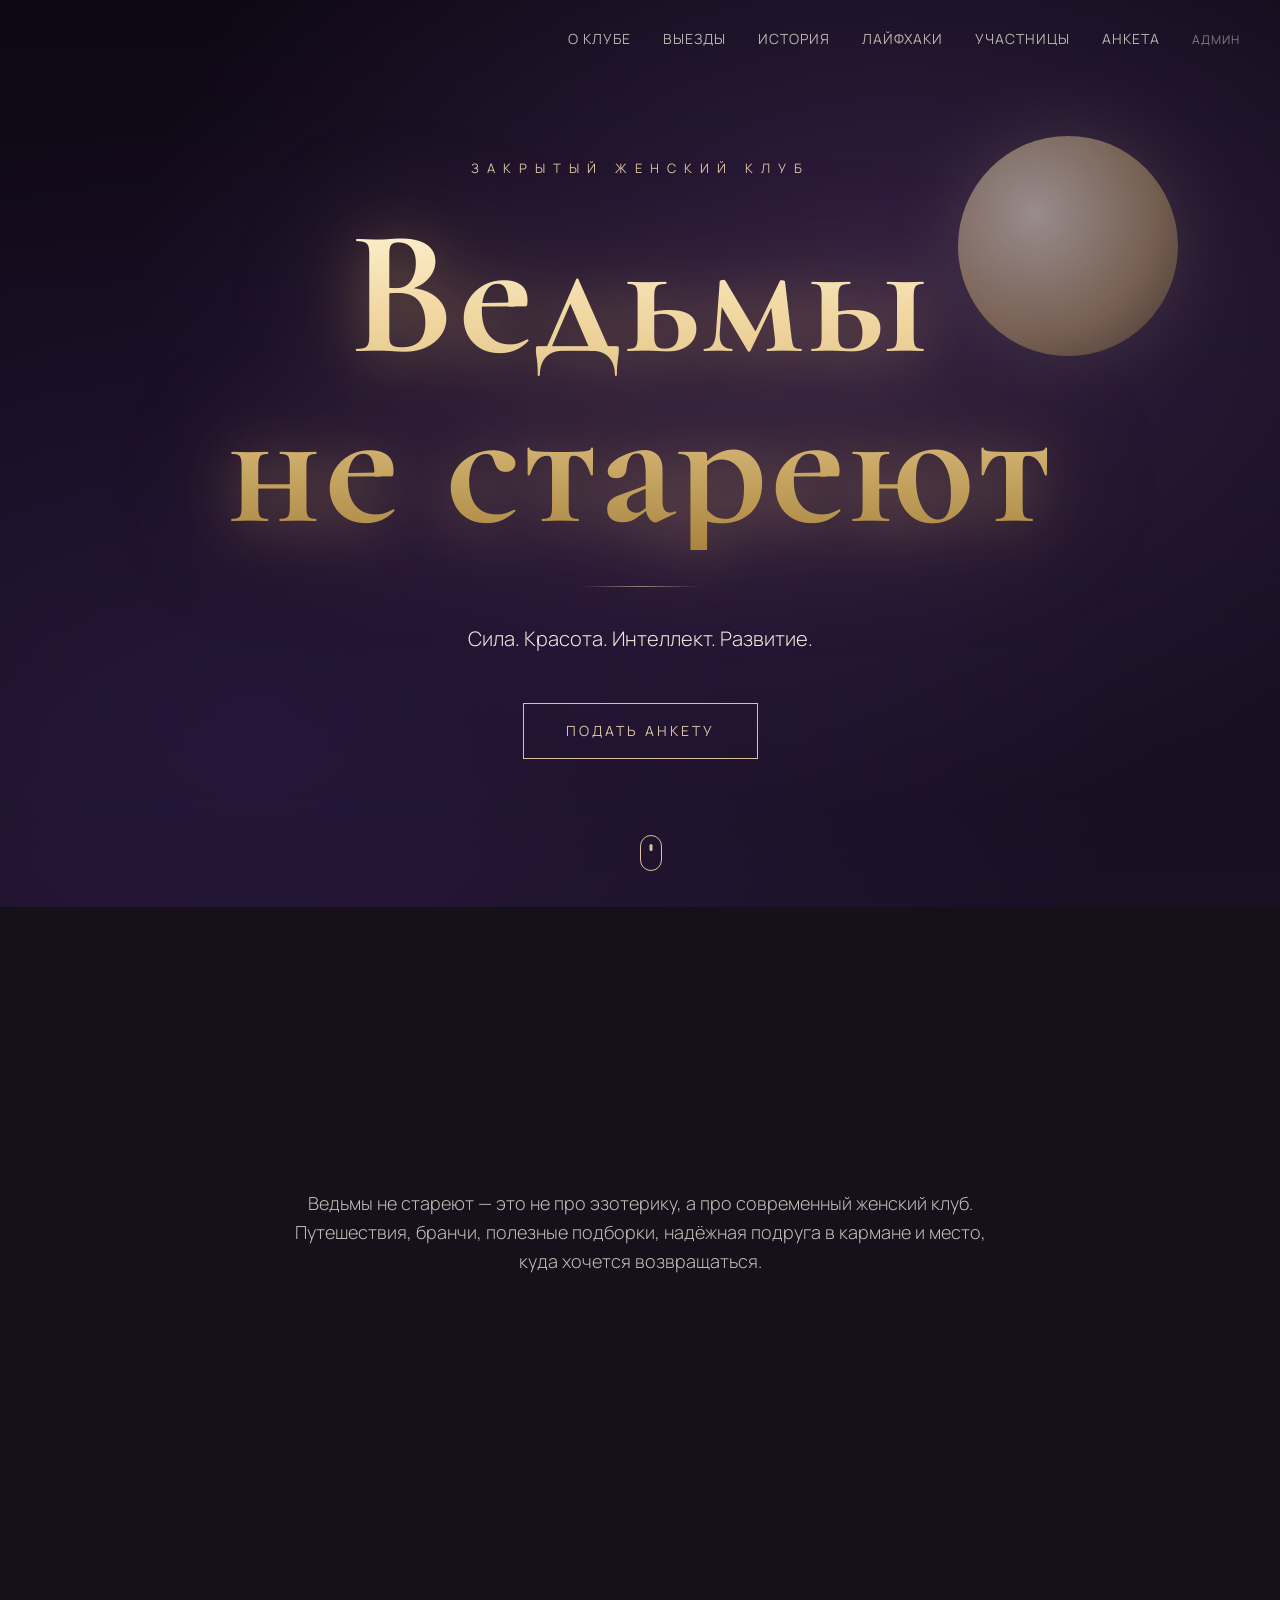
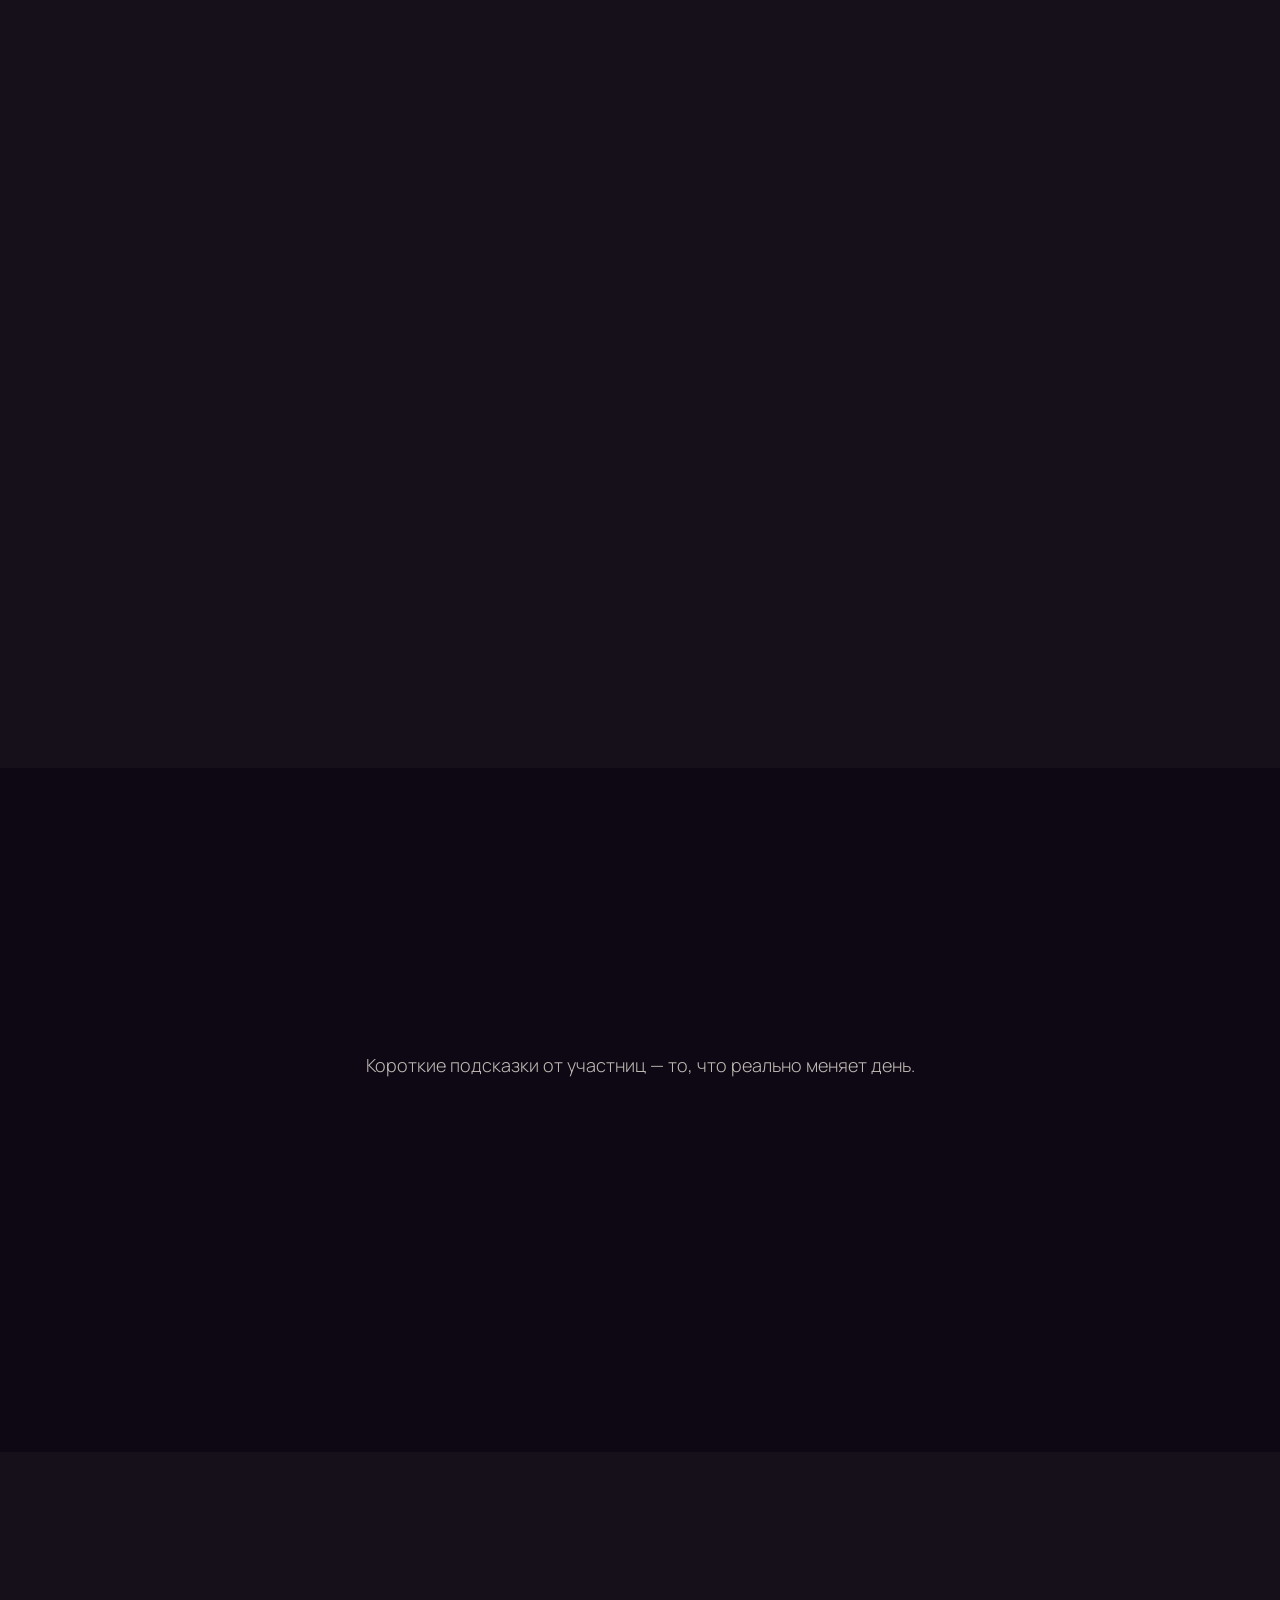
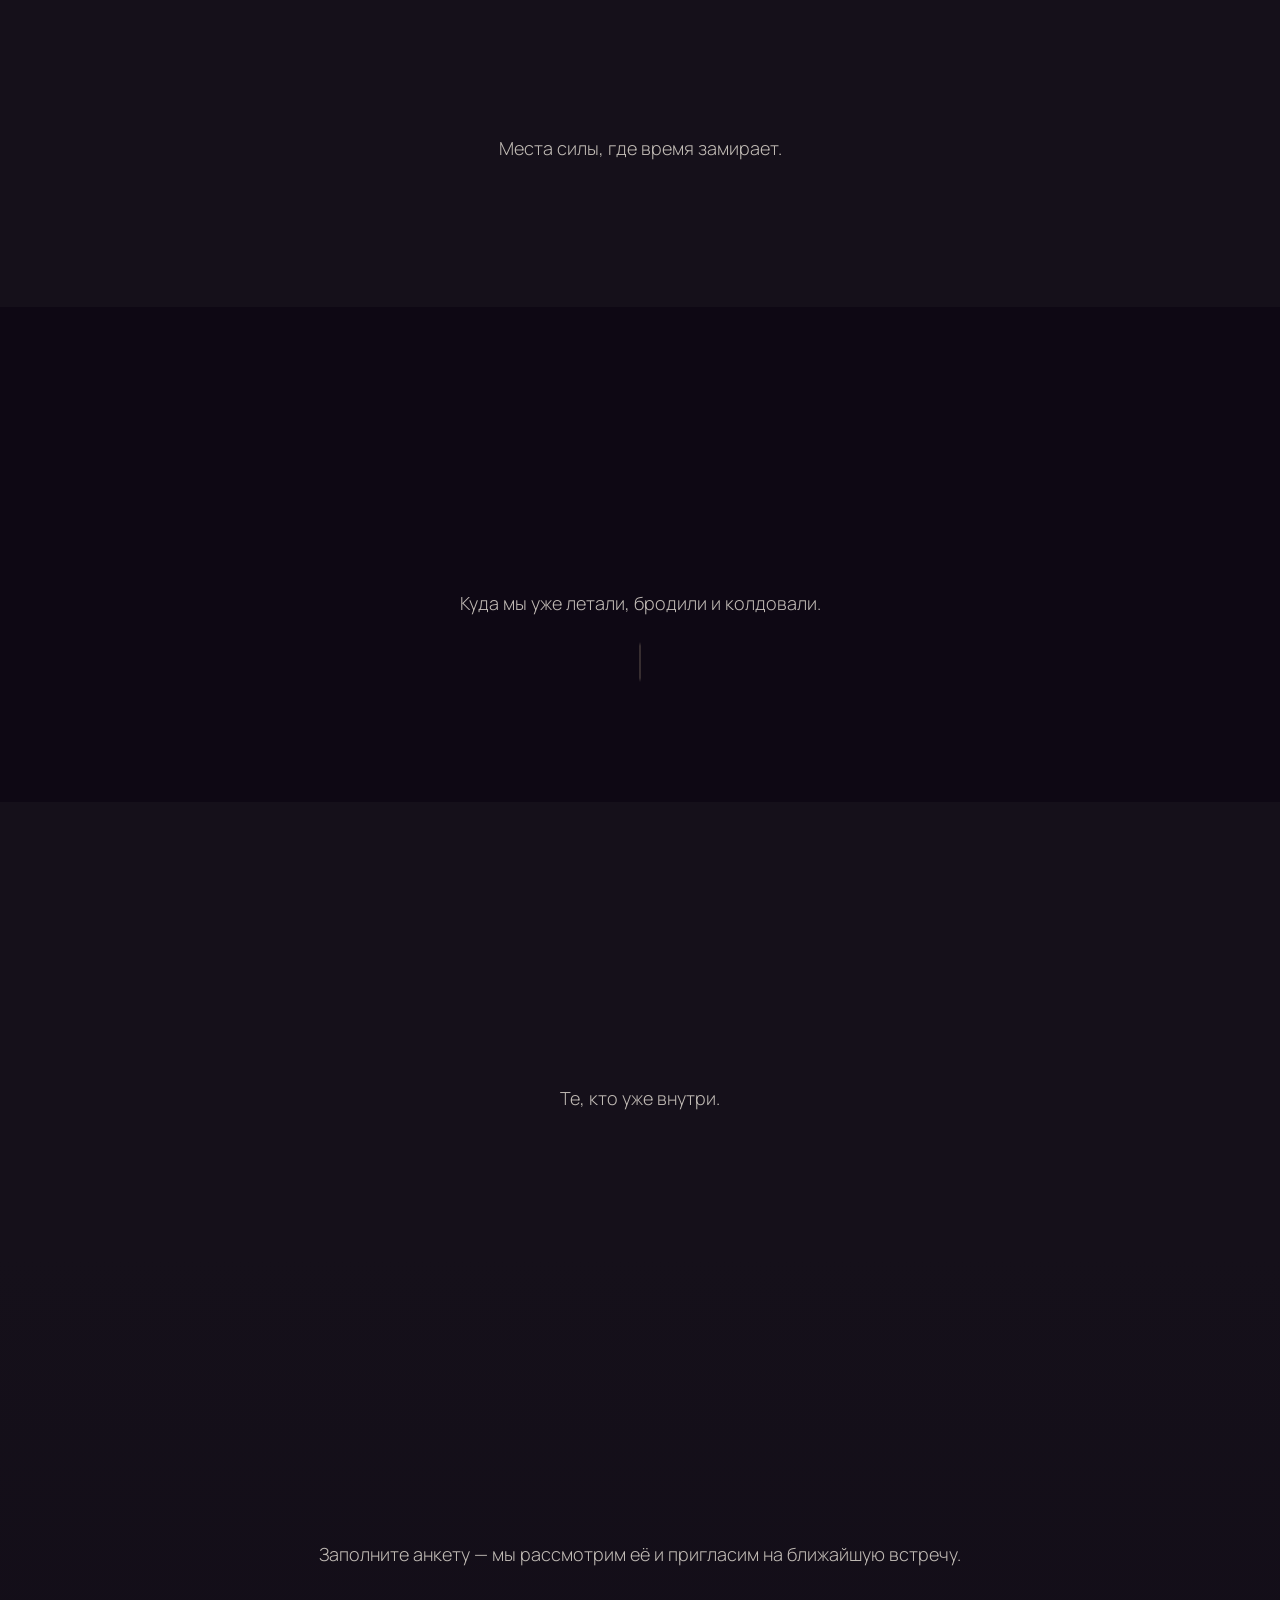
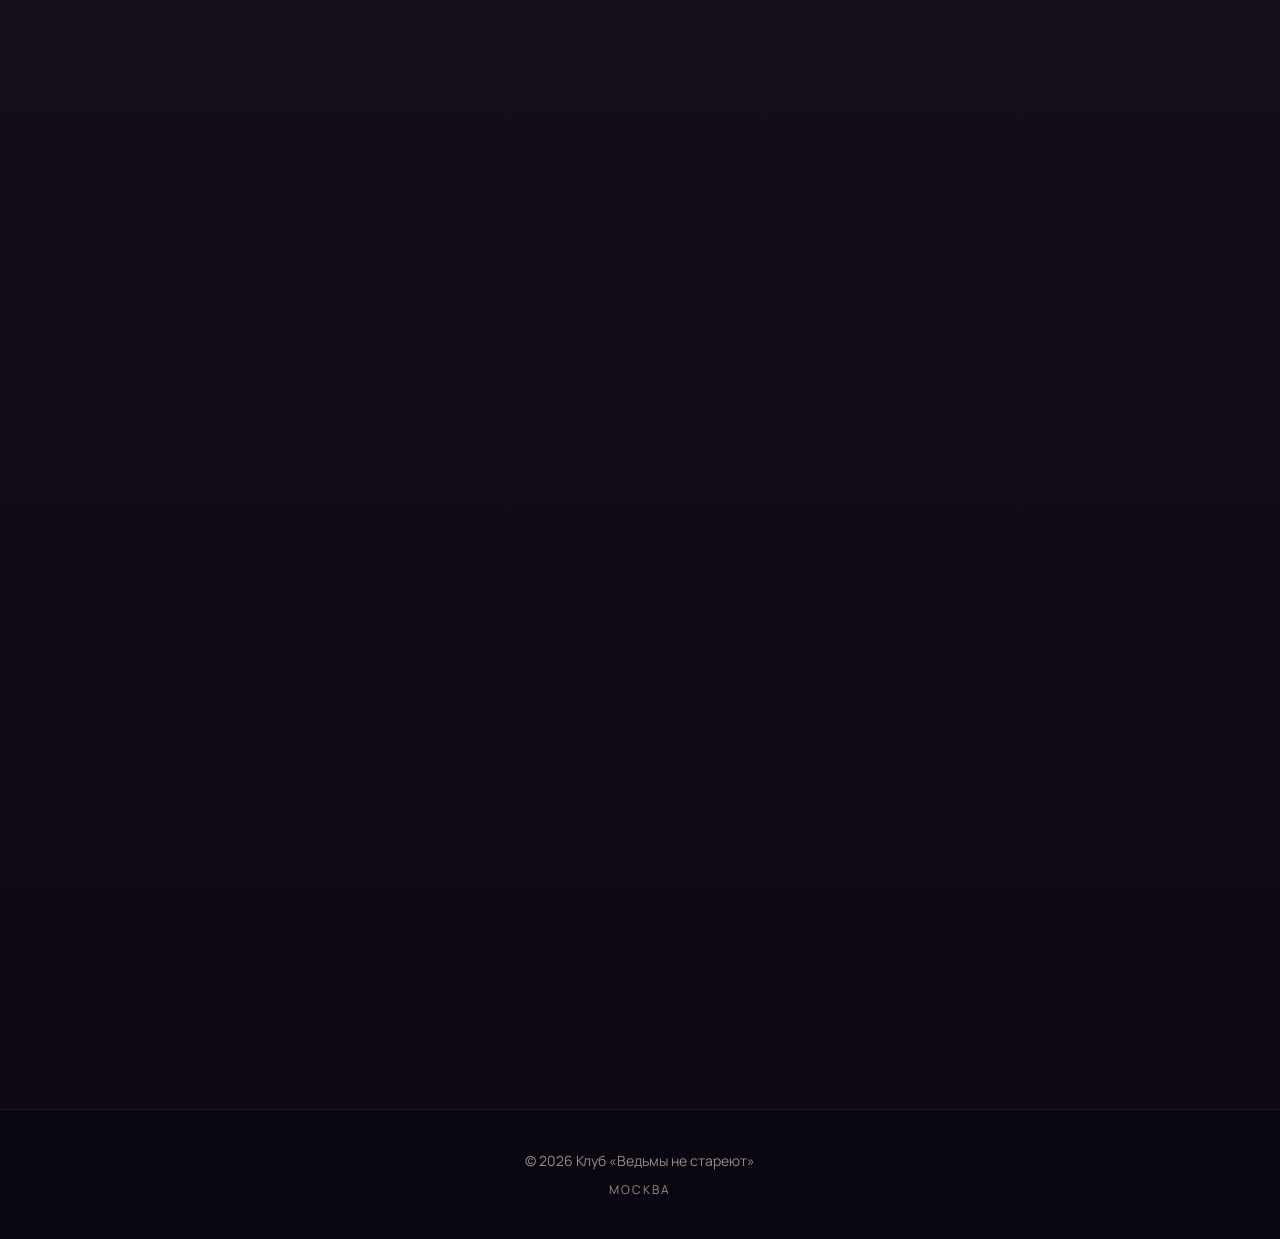
==== commit f58adb7a: "Update index.html" ====
--- a/index.html
+++ b/index.html
@@ -246,6 +246,7 @@
       <input type="text" name="role" placeholder="Чем занимаетесь (например: художница, психолог)" required>
       <input type="tel" name="phone" placeholder="Телефон" required>
       <input type="email" name="email" placeholder="Email">
+      <input type="text" name="telegram" placeholder="Ник в Telegram (например, @vedma)" required pattern="^@?[A-Za-z0-9_]{4,}$" title="Ник латиницей, минимум 4 символа, можно с @">
 
       <div class="public-photo-field">
         <label class="public-photo-label">Фото (необязательно)</label>
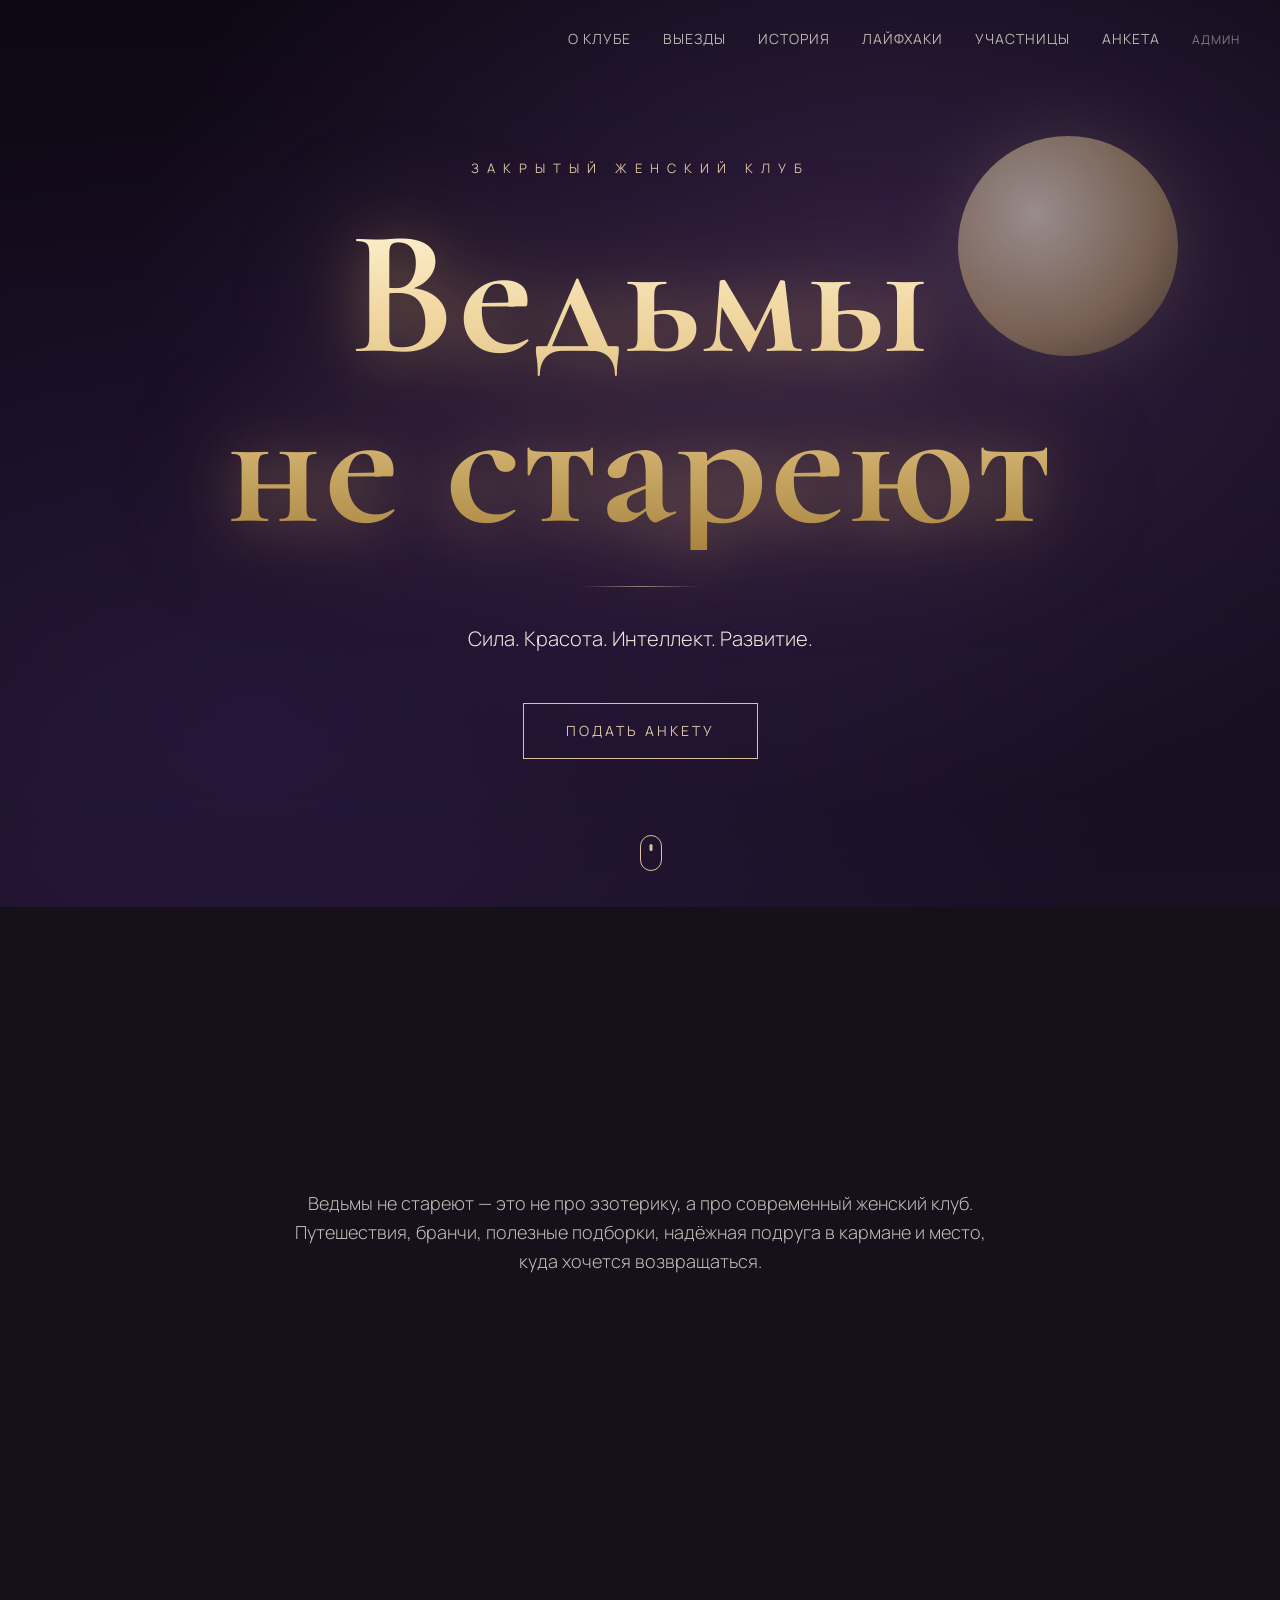
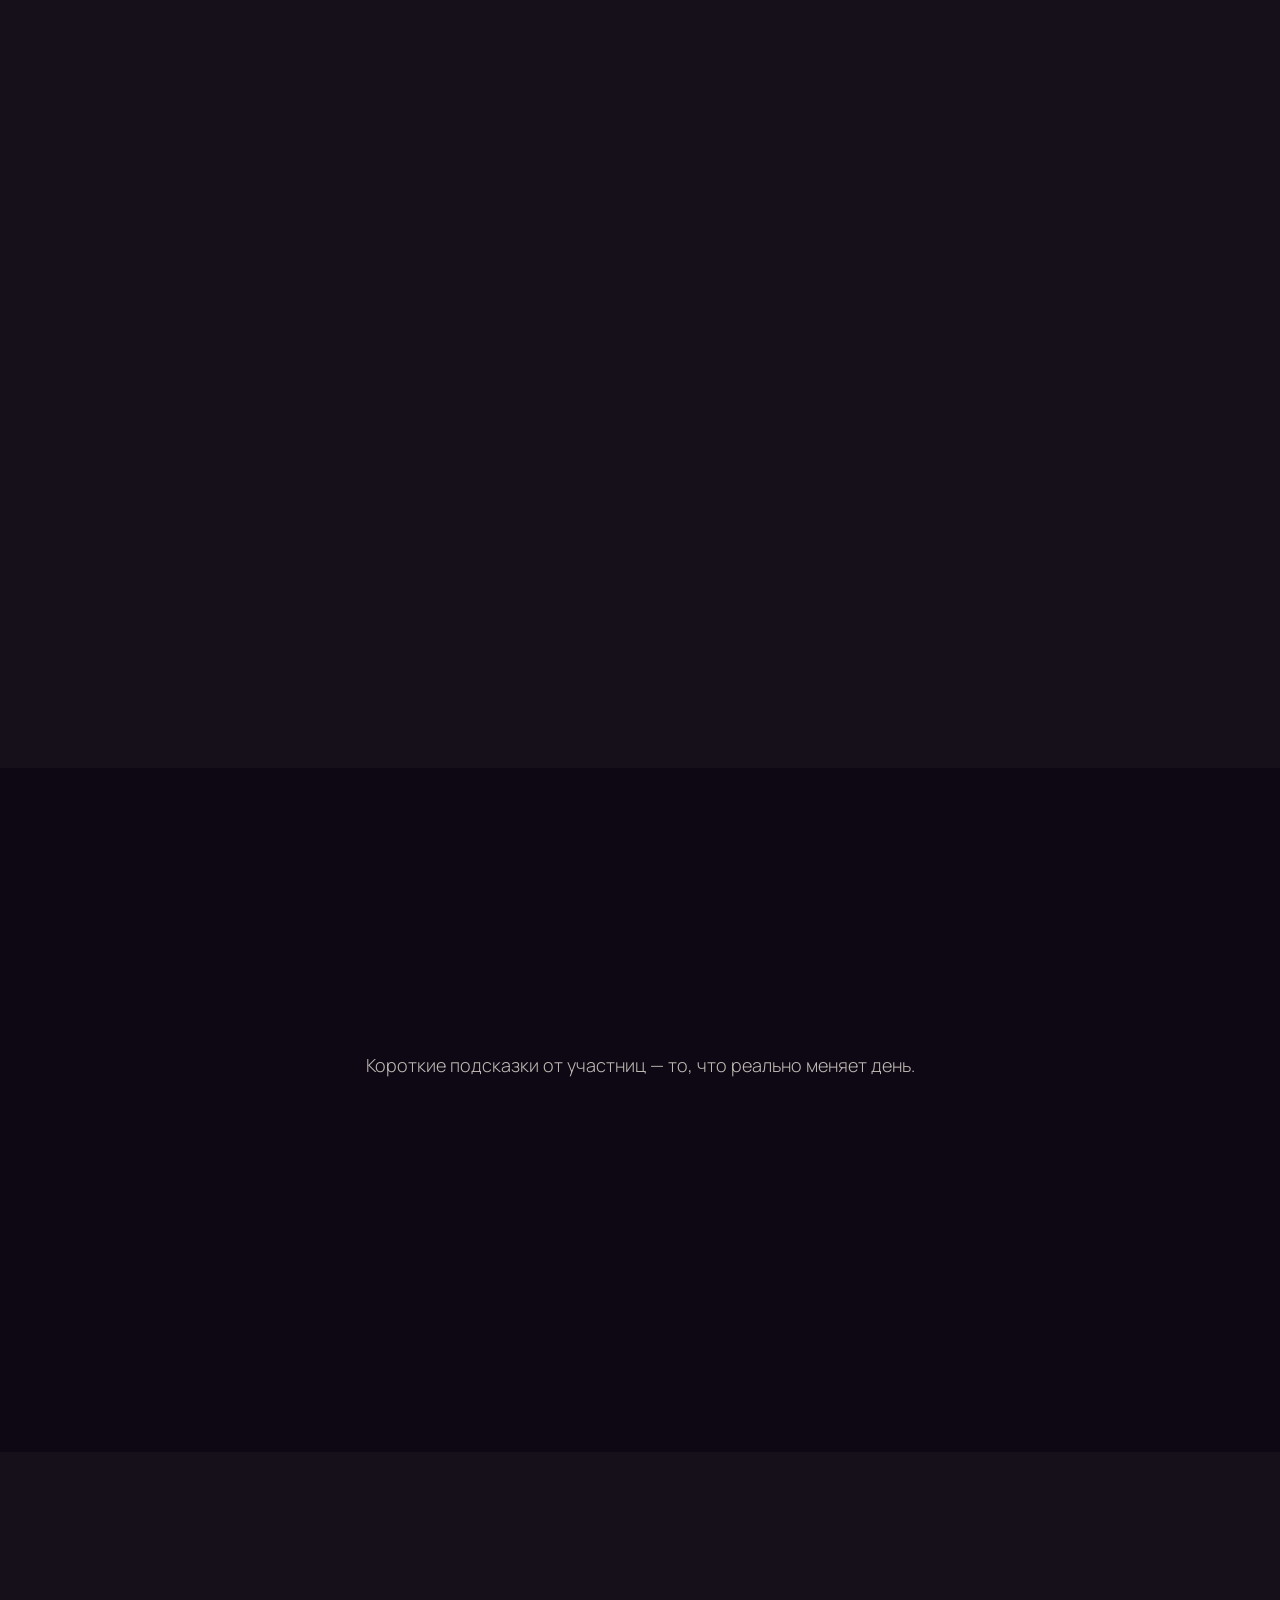
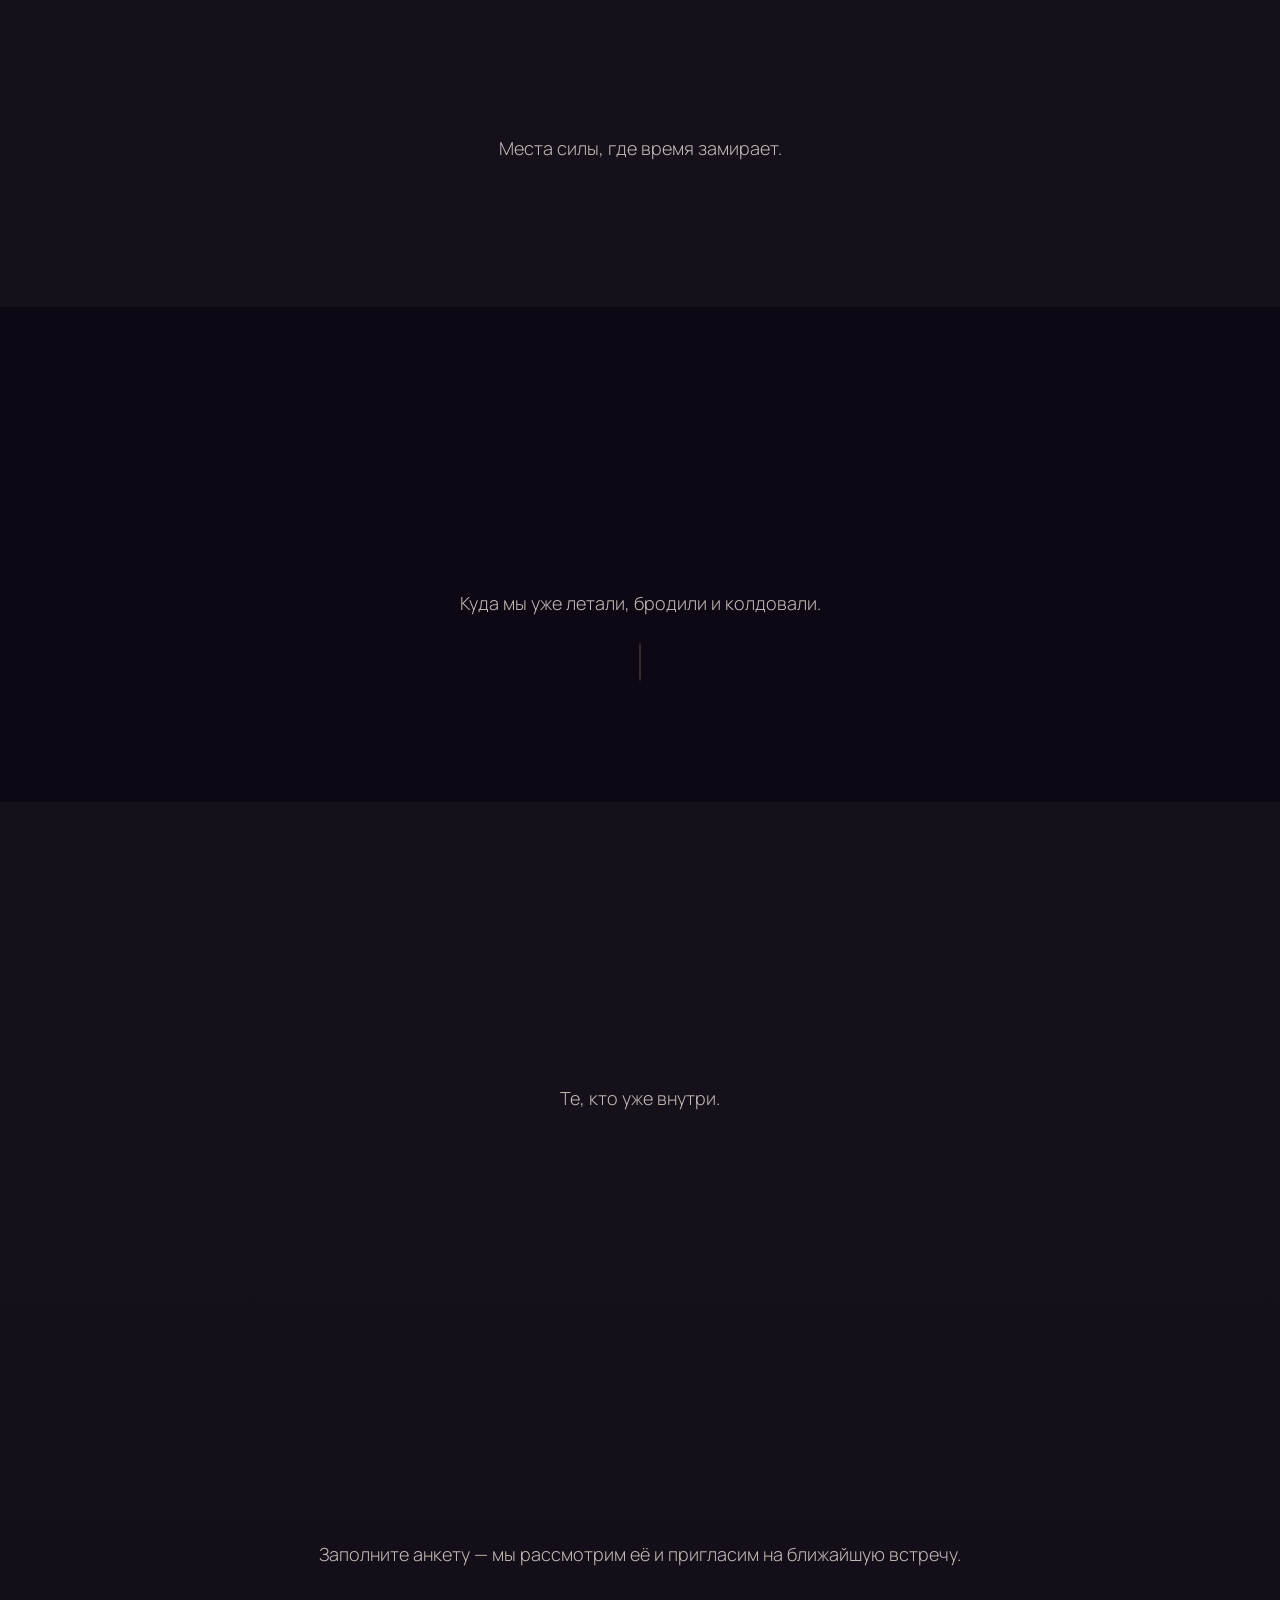
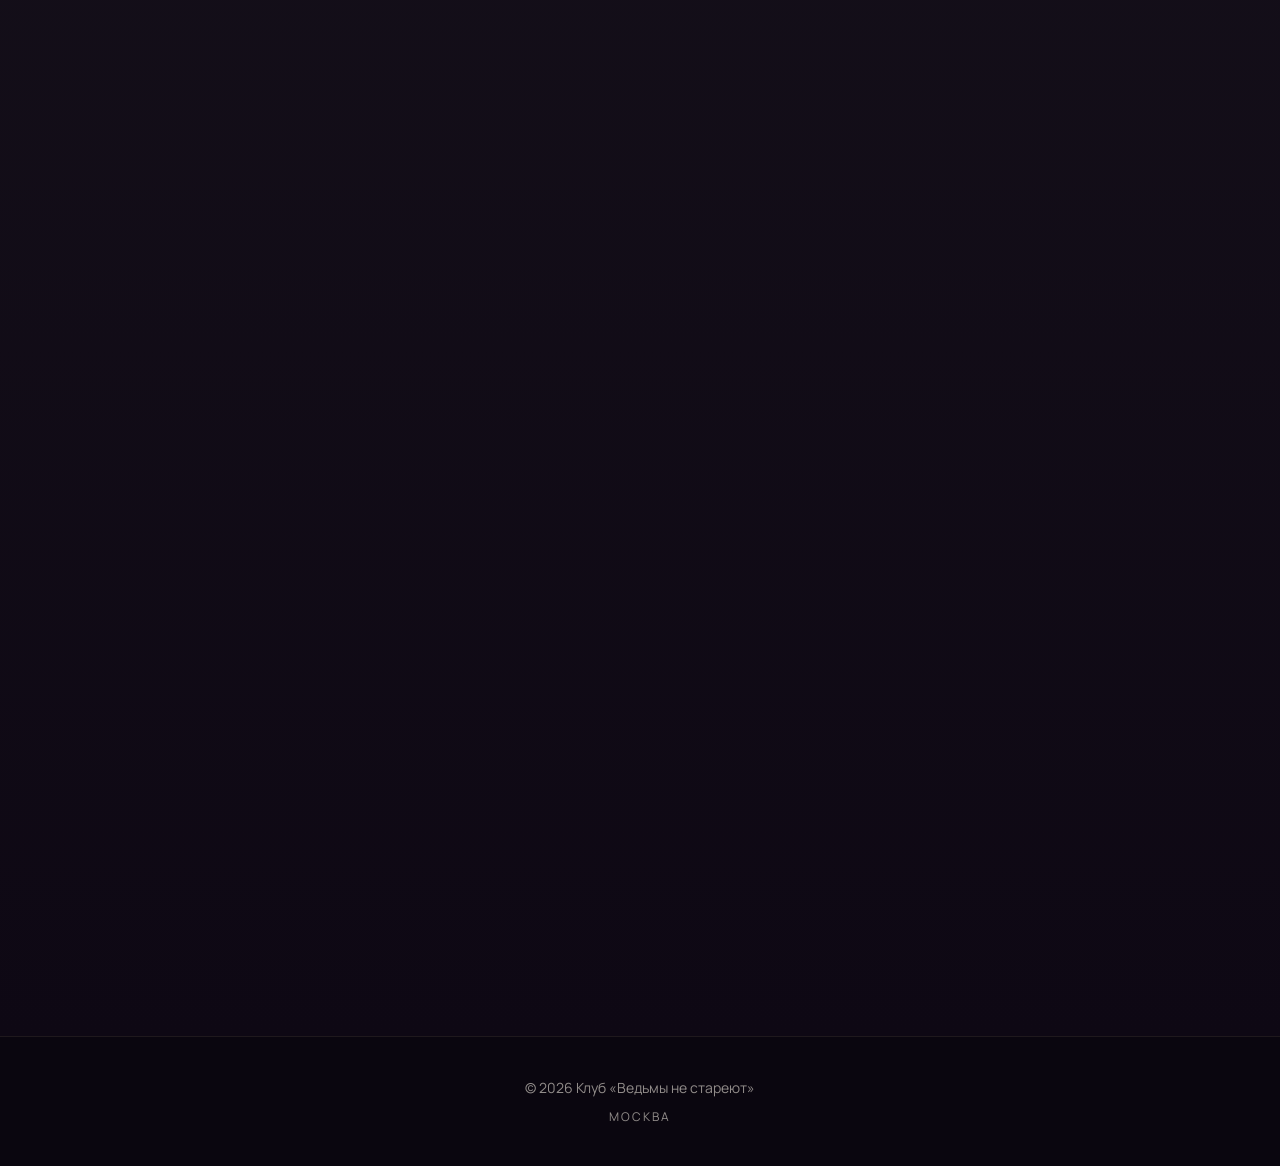
==== commit 9bda6d61: "Update index.html" ====
--- a/index.html
+++ b/index.html
@@ -245,7 +245,6 @@
       <input type="number" name="age" placeholder="Возраст" min="18" max="99" required>
       <input type="text" name="role" placeholder="Чем занимаетесь (например: художница, психолог)" required>
       <input type="tel" name="phone" placeholder="Телефон" required>
-      <input type="email" name="email" placeholder="Email">
       <input type="text" name="telegram" placeholder="Ник в Telegram (например, @vedma)" required pattern="^@?[A-Za-z0-9_]{4,}$" title="Ник латиницей, минимум 4 символа, можно с @">
 
       <div class="public-photo-field">
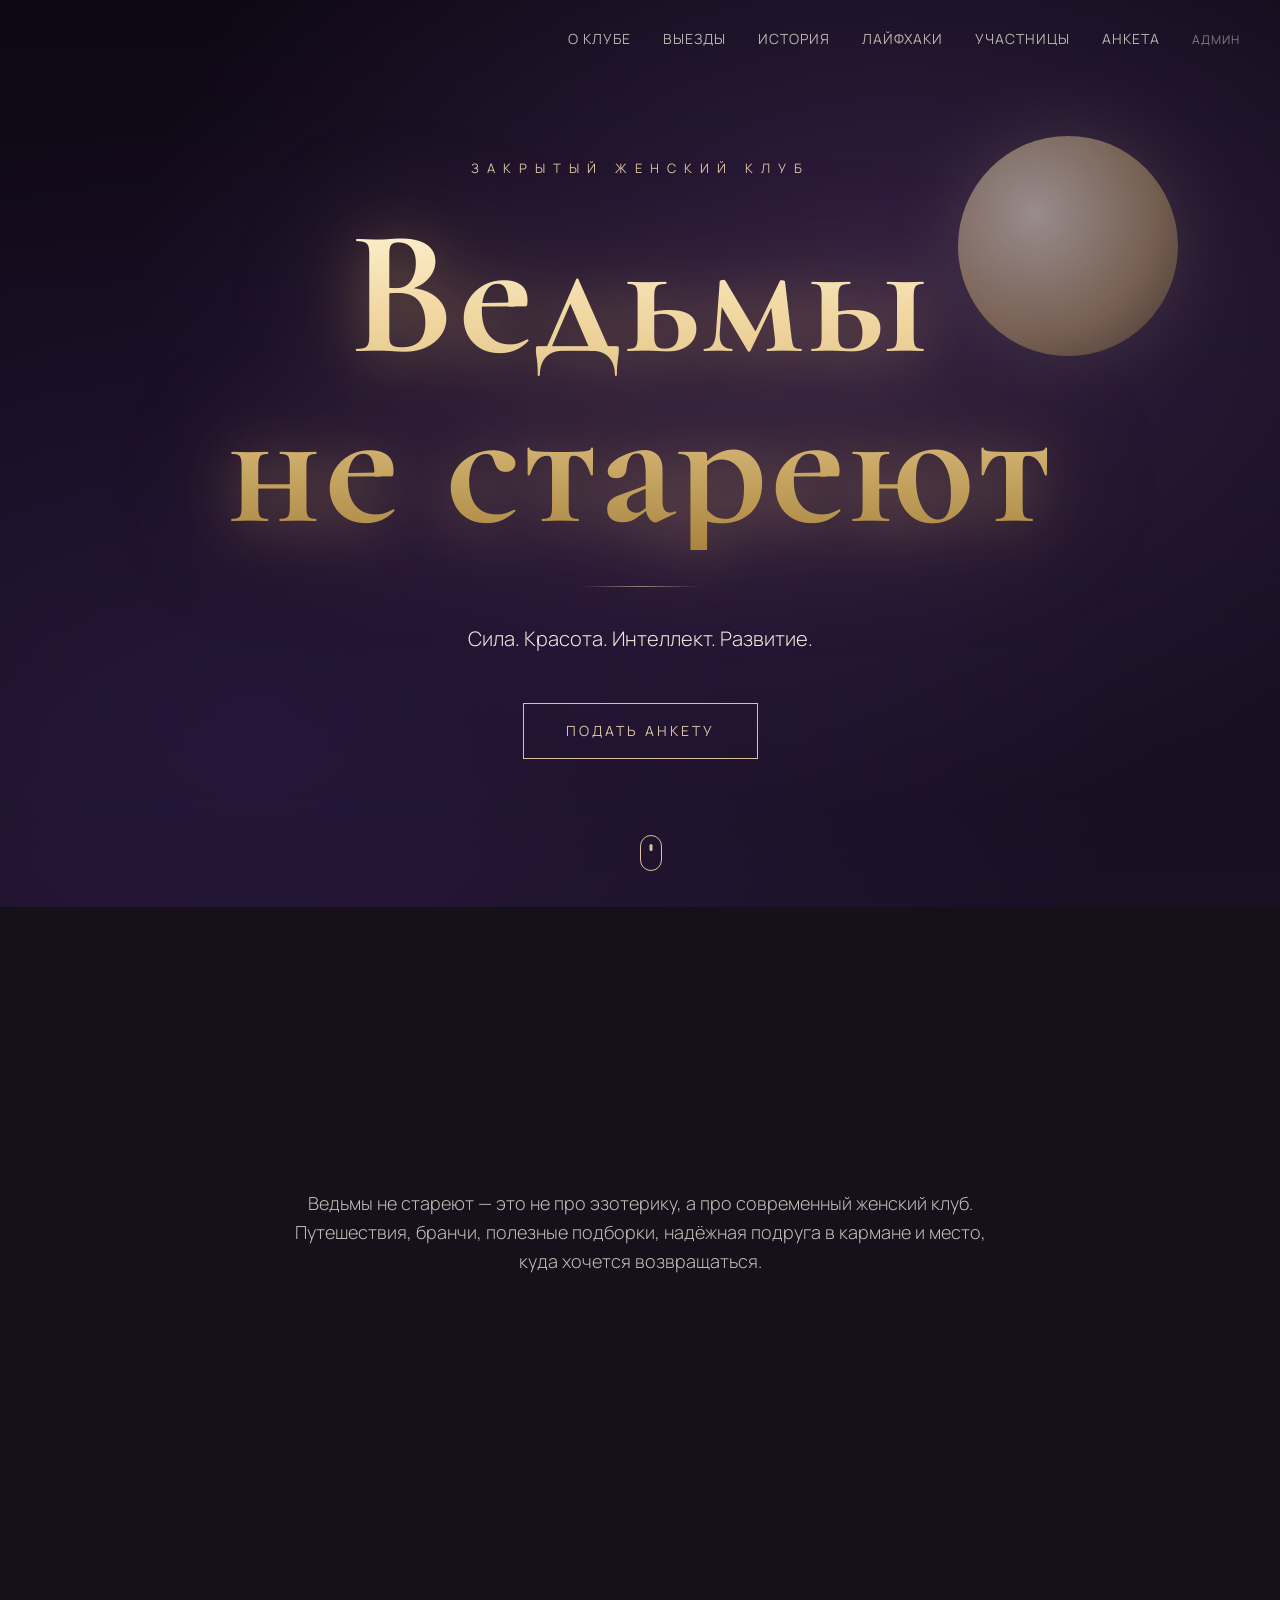
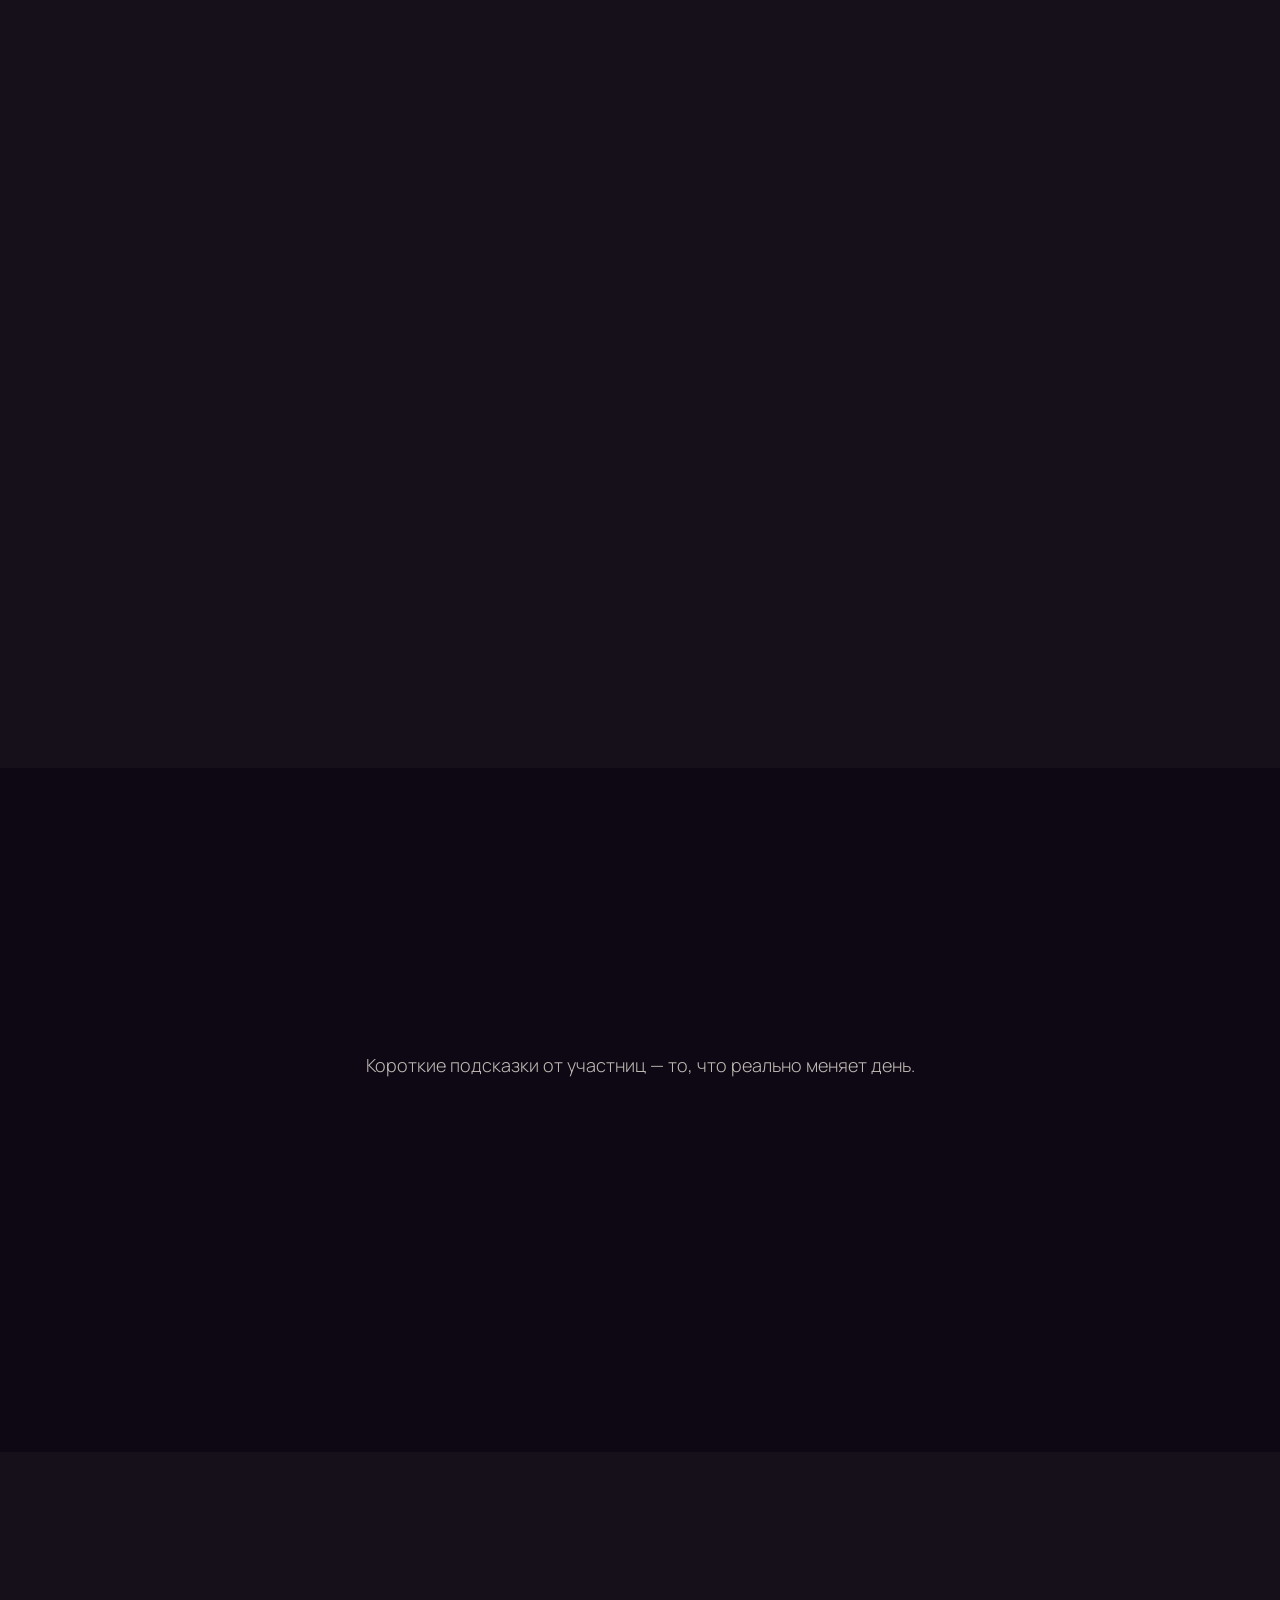
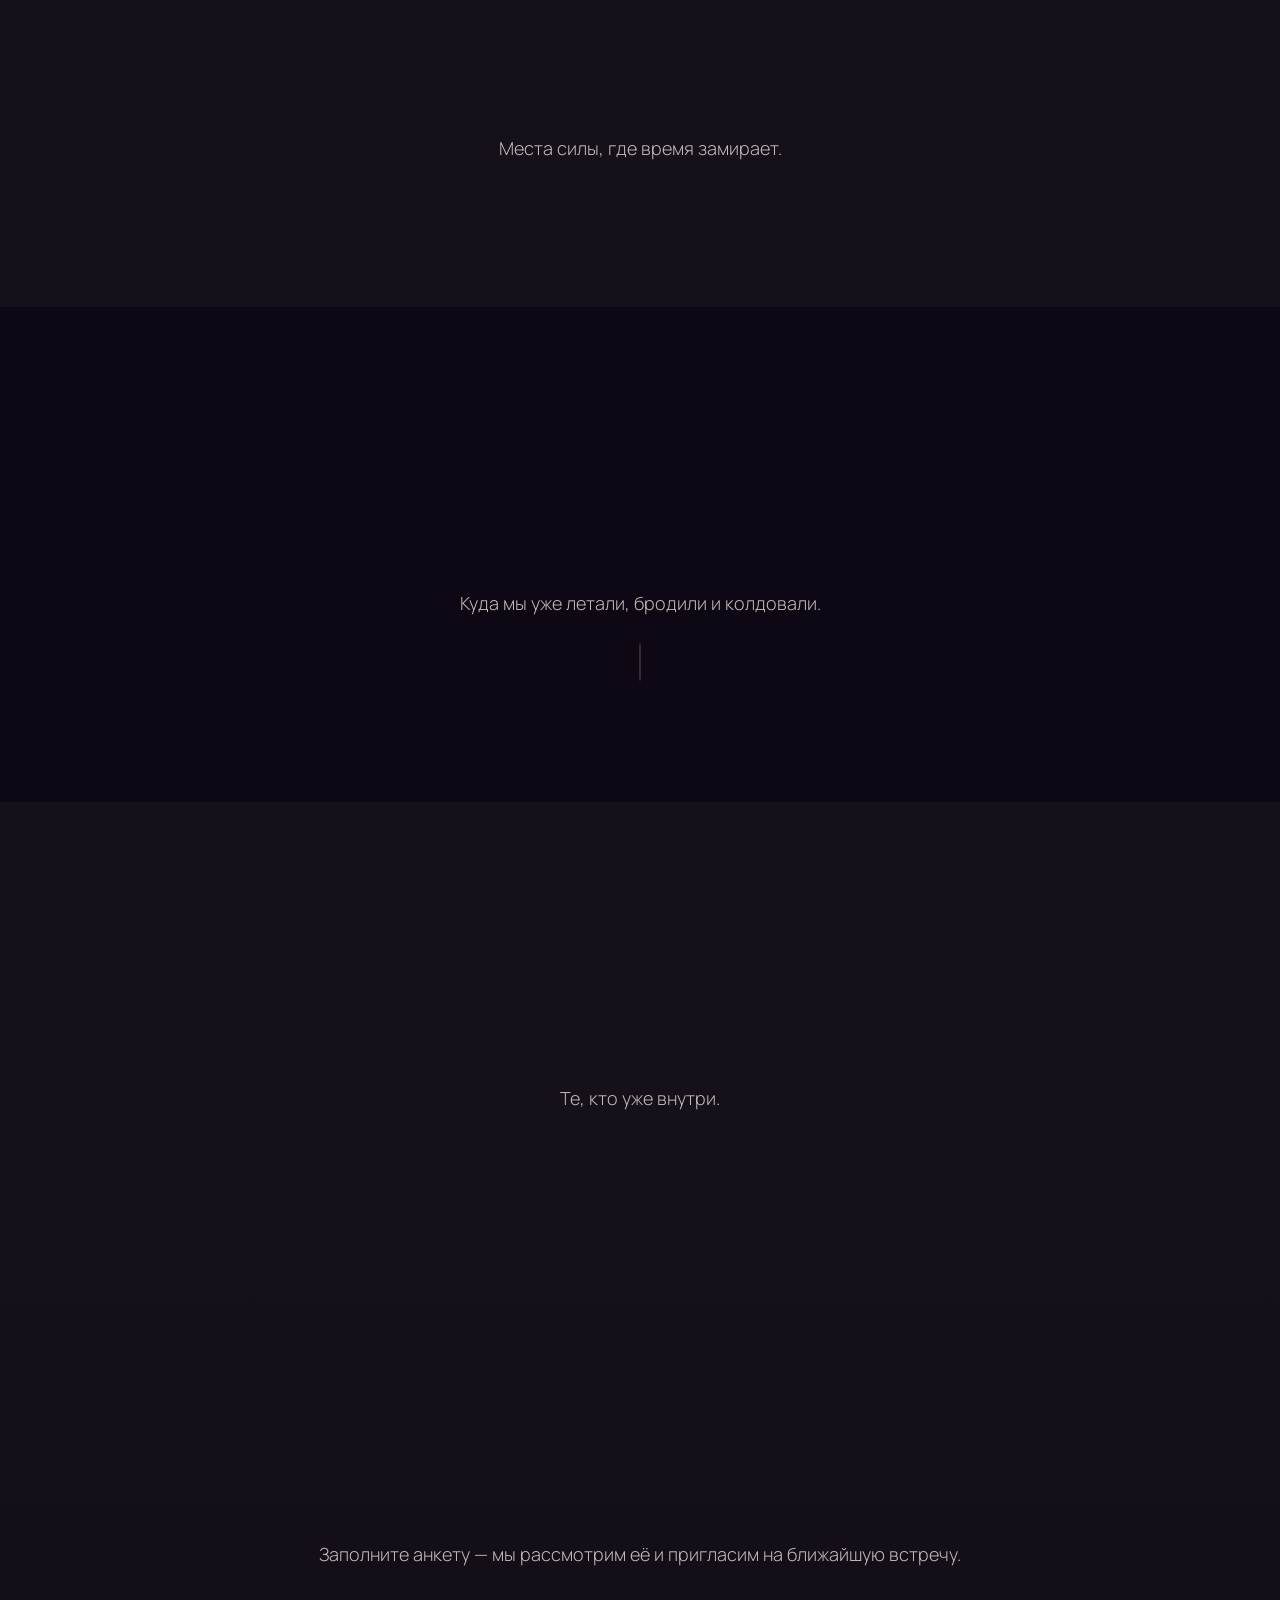
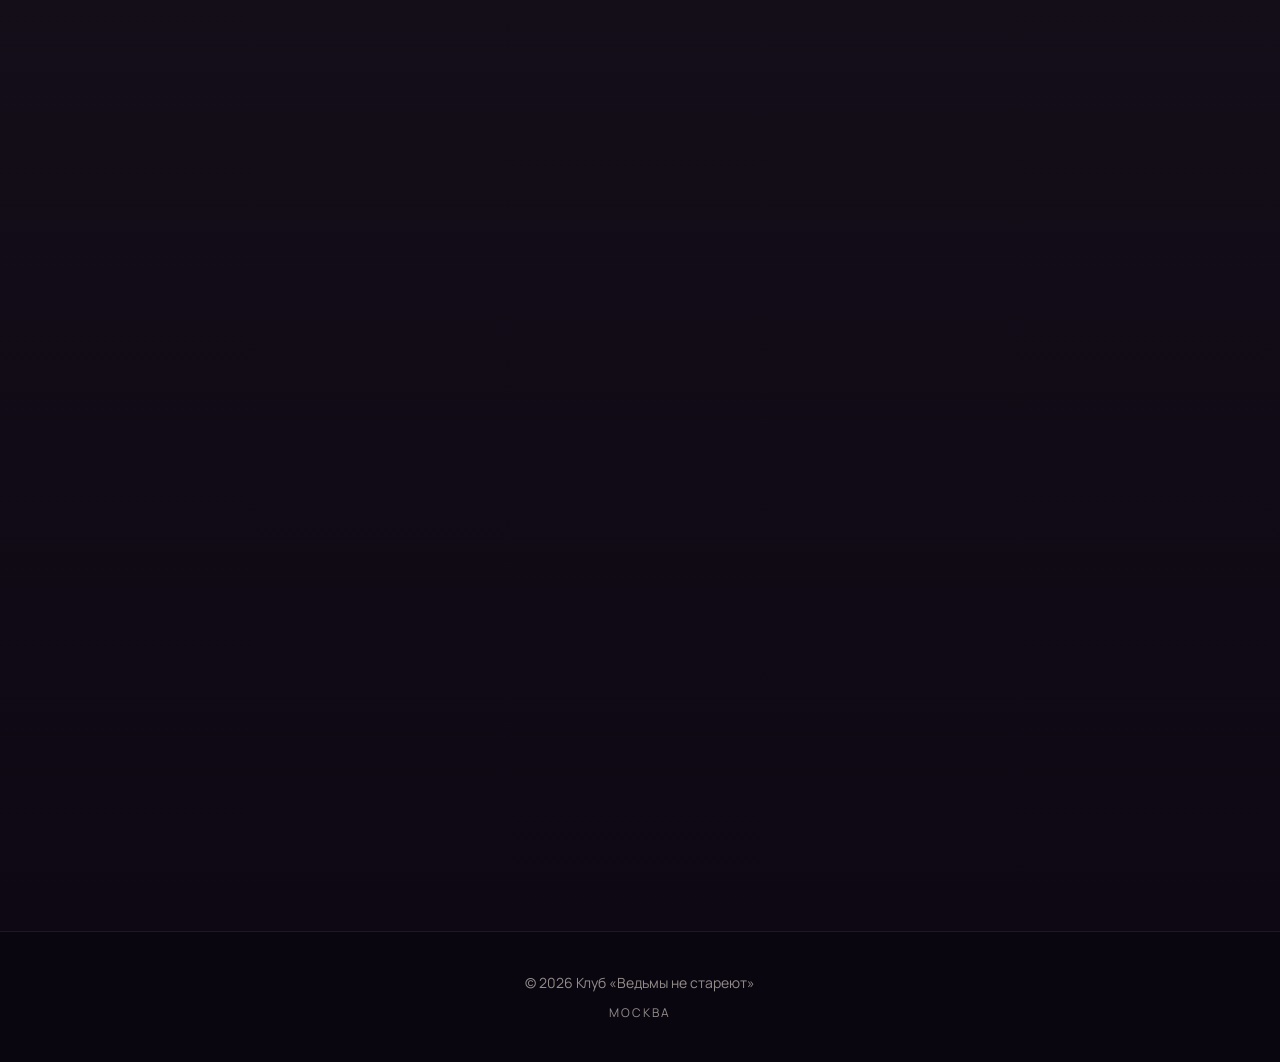
==== commit 4bc53ab5: "Update index.html" ====
--- a/index.html
+++ b/index.html
@@ -261,7 +261,7 @@
 
       <textarea name="story" placeholder="Что привело вас к нам?" rows="4"></textarea>
       <button type="submit" class="btn">Отправить анкету</button>
-      <p class="thanks" id="thanks">Спасибо. Ваша анкета принята. Мы свяжемся в течение луны 🌙</p>
+      <p class="thanks" id="thanks" style="display:none;">Спасибо. Ваша анкета принята. Мы свяжемся в течение луны 🌙</p>
     </form>
   </div>
 </section>
